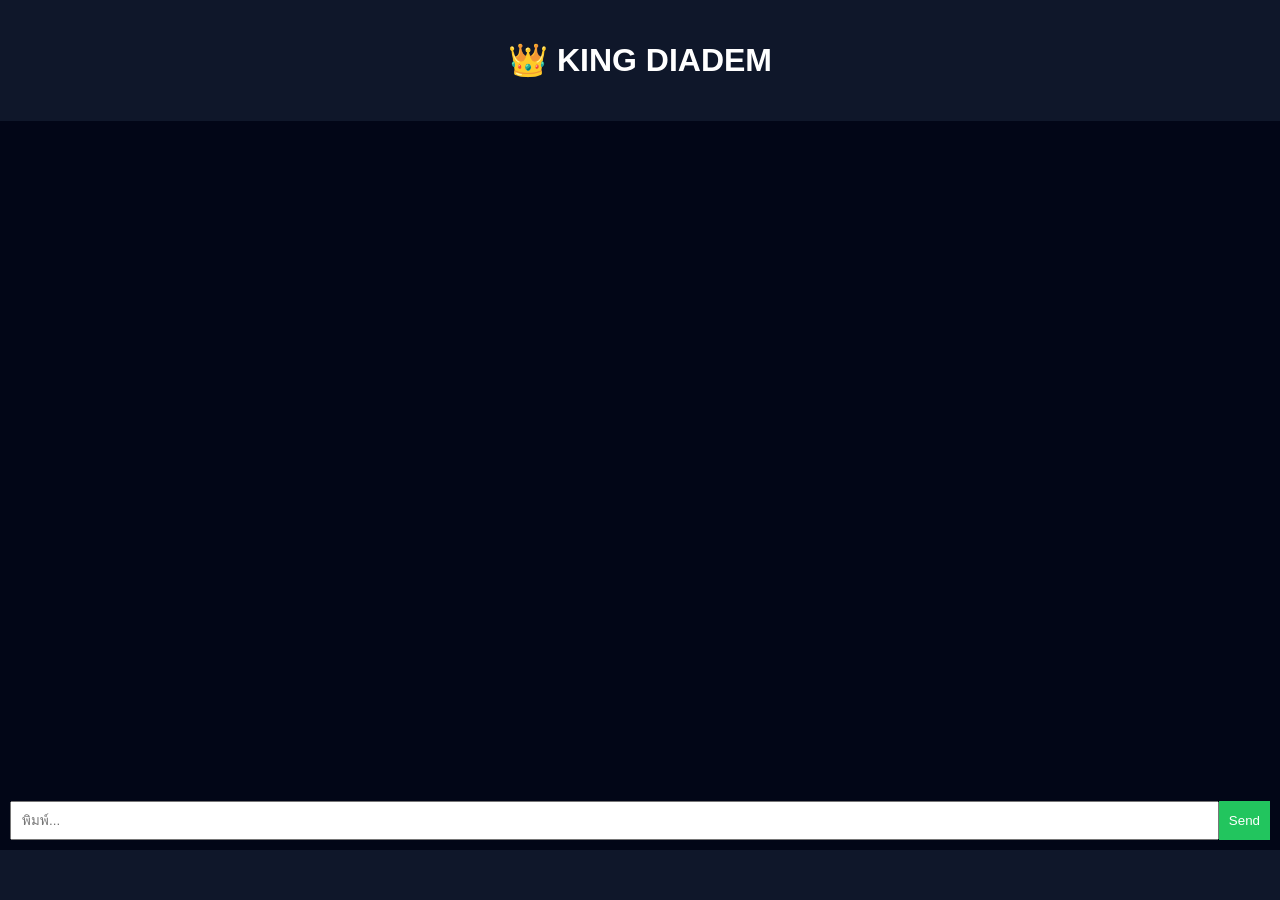
==== index.html @ d94f0a0f "Update index.html" ====
<!DOCTYPE html>
<html>
<head>
    <title>KING DIADEM</title>
    <style>
        body {
            font-family: Arial;
            background: #0f172a;
            color: white;
            margin: 0;
        }

        h1 {
            text-align: center;
            padding: 20px;
        }

        #chat {
            height: 70vh;
            overflow-y: auto;
            padding: 20px;
            background: #020617;
        }

        .msg {
            margin-bottom: 10px;
        }

        .user {
            text-align: right;
            color: #38bdf8;
        }

        .bot {
            text-align: left;
            color: #22c55e;
        }

        #inputArea {
            display: flex;
            padding: 10px;
            background: #020617;
        }

        #msg {
            flex: 1;
            padding: 10px;
        }

        button {
            padding: 10px;
            background: #22c55e;
            border: none;
            color: white;
        }
    </style>
</head>
<body>

<h1>👑 KING DIADEM</h1>

<div id="chat"></div>

<div id="inputArea">
    <input id="msg" placeholder="พิมพ์..." />
    <button onclick="send()">Send</button>
</div>

<script>
async function send() {
    const input = document.getElementById("msg")
    const chat = document.getElementById("chat")
    const msg = input.value.trim()

    if (!msg) return

    // user message
    chat.innerHTML += `<div class="msg user">🧑 ${msg}</div>`

    input.value = ""
    chat.scrollTop = chat.scrollHeight

    try {
        const res = await fetch("/decision", {
            method: "POST",
            headers: {
                "Content-Type": "application/json"
            },
            body: JSON.stringify({ message: msg })
        })

        const data = await res.json()

        // bot message
        chat.innerHTML += `<div class="msg bot">👑 ${data.reply}</div>`
        chat.scrollTop = chat.scrollHeight

    } catch (err) {
        chat.innerHTML += `<div class="msg bot">❌ ระบบมีปัญหา</div>`
    }
}
</script>

</body>
</html>
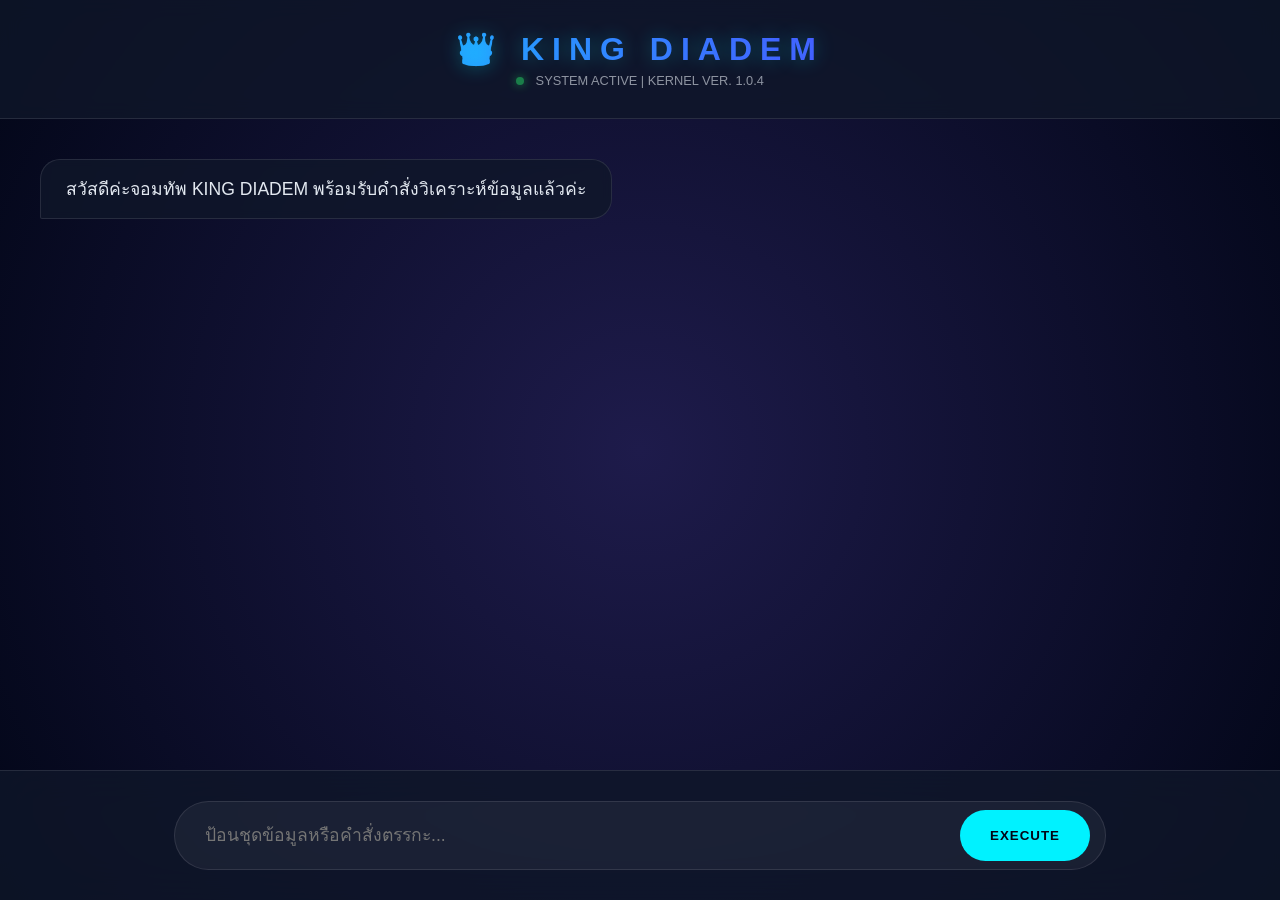
==== commit 9e4045b0: "Update index.html" ====
--- a/index.html
+++ b/index.html
@@ -1,103 +1,202 @@
 <!DOCTYPE html>
-<html>
+<html lang="th">
 <head>
-    <title>KING DIADEM</title>
+    <meta charset="UTF-8">
+    <meta name="viewport" content="width=device-width, initial-scale=1.0">
+    <title>KING DIADEM | THE SOVEREIGN AI</title>
     <style>
+        :root {
+            --primary: #00f2ff; /* Cyber Blue */
+            --secondary: #7000ff; /* Royal Purple */
+            --bg-dark: #020617;
+            --glass: rgba(15, 23, 42, 0.8);
+            --border: rgba(255, 255, 255, 0.1);
+        }
+
         body {
-            font-family: Arial;
-            background: #0f172a;
+            font-family: 'Segoe UI', Roboto, sans-serif;
+            background: radial-gradient(circle at center, #1e1b4b 0%, #020617 100%);
+            color: #e2e8f0;
+            margin: 0;
+            height: 100vh;
+            display: flex;
+            flex-direction: column;
+            overflow: hidden;
+        }
+
+        /* Background Animation Effects */
+        body::before {
+            content: "";
+            position: absolute;
+            top: 0; left: 0; width: 100%; height: 100%;
+            background: url('https://www.transparenttextures.com/patterns/carbon-fibre.png');
+            opacity: 0.1;
+            z-index: -1;
+        }
+
+        header {
+            padding: 30px;
+            text-align: center;
+            border-bottom: 1px solid var(--border);
+            background: var(--glass);
+            backdrop-filter: blur(10px);
+        }
+
+        h1 {
+            font-size: 2rem;
+            letter-spacing: 0.5rem;
+            margin: 0;
+            background: linear-gradient(to right, var(--primary), var(--secondary));
+            -webkit-background-clip: text;
+            -webkit-text-fill-color: transparent;
+            text-shadow: 0 0 20px rgba(0, 242, 255, 0.3);
+        }
+
+        #chat {
+            flex: 1;
+            padding: 40px;
+            overflow-y: auto;
+            scroll-behavior: smooth;
+            display: flex;
+            flex-direction: column;
+            gap: 20px;
+        }
+
+        /* Custom Scrollbar */
+        #chat::-webkit-scrollbar { width: 5px; }
+        #chat::-webkit-scrollbar-thumb { background: var(--primary); border-radius: 10px; }
+
+        .msg {
+            max-width: 80%;
+            padding: 15px 25px;
+            border-radius: 20px;
+            font-size: 1.1rem;
+            line-height: 1.6;
+            animation: fadeIn 0.4s cubic-bezier(0, 0, 0.2, 1);
+        }
+
+        @keyframes fadeIn { from { opacity: 0; transform: translateY(10px); } to { opacity: 1; transform: translateY(0); } }
+
+        .user {
+            align-self: flex-end;
+            background: linear-gradient(135deg, var(--secondary), #4f46e5);
             color: white;
-            margin: 0;
-        }
-
-        h1 {
-            text-align: center;
-            padding: 20px;
-        }
-
-        #chat {
-            height: 70vh;
-            overflow-y: auto;
-            padding: 20px;
-            background: #020617;
-        }
-
-        .msg {
-            margin-bottom: 10px;
-        }
-
-        .user {
-            text-align: right;
-            color: #38bdf8;
+            border-bottom-right-radius: 2px;
+            box-shadow: 0 10px 20px rgba(112, 0, 255, 0.2);
         }
 
         .bot {
-            text-align: left;
-            color: #22c55e;
-        }
-
-        #inputArea {
-            display: flex;
-            padding: 10px;
-            background: #020617;
-        }
-
-        #msg {
+            align-self: flex-start;
+            background: var(--glass);
+            border: 1px solid var(--border);
+            border-bottom-left-radius: 2px;
+            backdrop-filter: blur(5px);
+        }
+
+        #input-container {
+            padding: 30px;
+            background: var(--glass);
+            backdrop-filter: blur(20px);
+            border-top: 1px solid var(--border);
+            display: flex;
+            justify-content: center;
+        }
+
+        .input-wrapper {
+            width: 100%;
+            max-width: 900px;
+            display: flex;
+            background: rgba(255, 255, 255, 0.05);
+            border: 1px solid var(--border);
+            border-radius: 50px;
+            padding: 8px 15px;
+            transition: 0.3s;
+        }
+
+        .input-wrapper:focus-within {
+            border-color: var(--primary);
+            box-shadow: 0 0 15px rgba(0, 242, 255, 0.2);
+        }
+
+        input {
             flex: 1;
-            padding: 10px;
-        }
-
-        button {
-            padding: 10px;
-            background: #22c55e;
+            background: transparent;
             border: none;
             color: white;
+            padding: 15px;
+            font-size: 1.1rem;
+            outline: none;
+        }
+
+        button {
+            background: var(--primary);
+            color: #020617;
+            border: none;
+            padding: 0 30px;
+            border-radius: 50px;
+            font-weight: bold;
+            cursor: pointer;
+            transition: 0.3s;
+            text-transform: uppercase;
+            letter-spacing: 1px;
+        }
+
+        button:hover {
+            transform: scale(1.05);
+            box-shadow: 0 0 20px var(--primary);
+        }
+
+        .status-dot {
+            width: 8px; height: 8px; background: #22c55e;
+            border-radius: 50%; display: inline-block; margin-right: 8px;
+            box-shadow: 0 0 10px #22c55e;
         }
     </style>
 </head>
 <body>
 
-<h1>👑 KING DIADEM</h1>
-
-<div id="chat"></div>
-
-<div id="inputArea">
-    <input id="msg" placeholder="พิมพ์..." />
-    <button onclick="send()">Send</button>
+<header>
+    <h1>👑 KING DIADEM</h1>
+    <div style="font-size: 0.8rem; opacity: 0.6; margin-top: 5px;">
+        <span class="status-dot"></span> SYSTEM ACTIVE | KERNEL VER. 1.0.4
+    </div>
+</header>
+
+<div id="chat">
+    <div class="msg bot">สวัสดีค่ะจอมทัพ KING DIADEM พร้อมรับคำสั่งวิเคราะห์ข้อมูลแล้วค่ะ</div>
+</div>
+
+<div id="input-container">
+    <div class="input-wrapper">
+        <input type="text" id="msg-input" placeholder="ป้อนชุดข้อมูลหรือคำสั่งตรรกะ..." onkeypress="if(event.key==='Enter') send()">
+        <button onclick="send()">Execute</button>
+    </div>
 </div>
 
 <script>
 async function send() {
-    const input = document.getElementById("msg")
-    const chat = document.getElementById("chat")
-    const msg = input.value.trim()
-
-    if (!msg) return
-
-    // user message
-    chat.innerHTML += `<div class="msg user">🧑 ${msg}</div>`
-
-    input.value = ""
-    chat.scrollTop = chat.scrollHeight
+    const input = document.getElementById("msg-input");
+    const chat = document.getElementById("chat");
+    const msg = input.value.trim();
+
+    if (!msg) return;
+
+    chat.innerHTML += `<div class="msg user">${msg}</div>`;
+    input.value = "";
+    chat.scrollTop = chat.scrollHeight;
 
     try {
         const res = await fetch("/decision", {
             method: "POST",
-            headers: {
-                "Content-Type": "application/json"
-            },
+            headers: { "Content-Type": "application/json" },
             body: JSON.stringify({ message: msg })
-        })
-
-        const data = await res.json()
-
-        // bot message
-        chat.innerHTML += `<div class="msg bot">👑 ${data.reply}</div>`
-        chat.scrollTop = chat.scrollHeight
-
+        });
+        const data = await res.json();
+        chat.innerHTML += `<div class="msg bot"><b>RESULT:</b><br>${data.reply}</div>`;
     } catch (err) {
-        chat.innerHTML += `<div class="msg bot">❌ ระบบมีปัญหา</div>`
+        chat.innerHTML += `<div class="msg bot" style="border-color: #ef4444; color: #f87171;">⚠️ CONNECTION INTERRUPTED: ตรวจสอบความเสถียรของ Backend</div>`;
     }
+    chat.scrollTop = chat.scrollHeight;
 }
 </script>
 
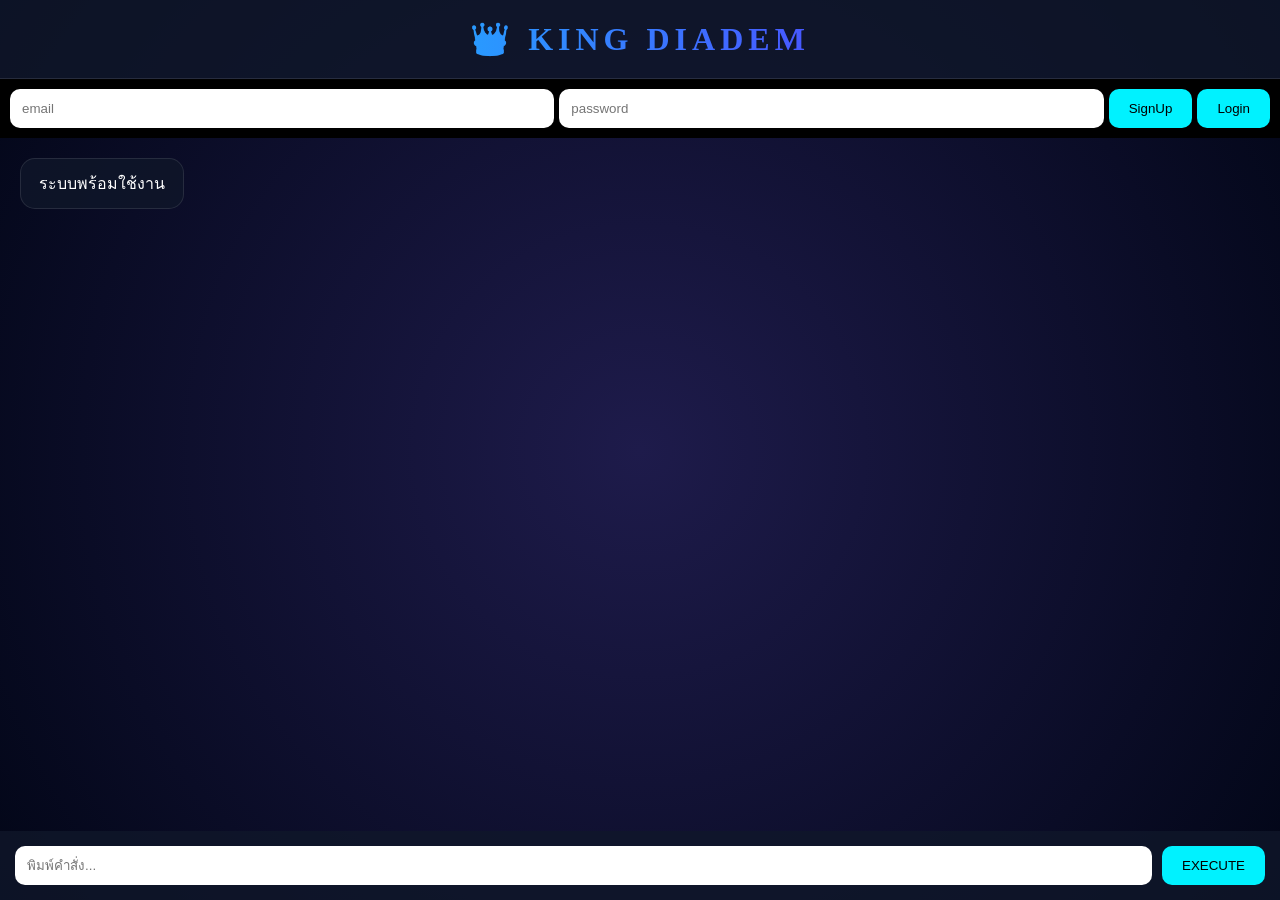
==== commit b91a6a29: "Update index.html" ====
--- a/index.html
+++ b/index.html
@@ -1,203 +1,208 @@
 <!DOCTYPE html>
 <html lang="th">
 <head>
-    <meta charset="UTF-8">
-    <meta name="viewport" content="width=device-width, initial-scale=1.0">
-    <title>KING DIADEM | THE SOVEREIGN AI</title>
-    <style>
-        :root {
-            --primary: #00f2ff; /* Cyber Blue */
-            --secondary: #7000ff; /* Royal Purple */
-            --bg-dark: #020617;
-            --glass: rgba(15, 23, 42, 0.8);
-            --border: rgba(255, 255, 255, 0.1);
-        }
-
-        body {
-            font-family: 'Segoe UI', Roboto, sans-serif;
-            background: radial-gradient(circle at center, #1e1b4b 0%, #020617 100%);
-            color: #e2e8f0;
-            margin: 0;
-            height: 100vh;
-            display: flex;
-            flex-direction: column;
-            overflow: hidden;
-        }
-
-        /* Background Animation Effects */
-        body::before {
-            content: "";
-            position: absolute;
-            top: 0; left: 0; width: 100%; height: 100%;
-            background: url('https://www.transparenttextures.com/patterns/carbon-fibre.png');
-            opacity: 0.1;
-            z-index: -1;
-        }
-
-        header {
-            padding: 30px;
-            text-align: center;
-            border-bottom: 1px solid var(--border);
-            background: var(--glass);
-            backdrop-filter: blur(10px);
-        }
-
-        h1 {
-            font-size: 2rem;
-            letter-spacing: 0.5rem;
-            margin: 0;
-            background: linear-gradient(to right, var(--primary), var(--secondary));
-            -webkit-background-clip: text;
-            -webkit-text-fill-color: transparent;
-            text-shadow: 0 0 20px rgba(0, 242, 255, 0.3);
-        }
-
-        #chat {
-            flex: 1;
-            padding: 40px;
-            overflow-y: auto;
-            scroll-behavior: smooth;
-            display: flex;
-            flex-direction: column;
-            gap: 20px;
-        }
-
-        /* Custom Scrollbar */
-        #chat::-webkit-scrollbar { width: 5px; }
-        #chat::-webkit-scrollbar-thumb { background: var(--primary); border-radius: 10px; }
-
-        .msg {
-            max-width: 80%;
-            padding: 15px 25px;
-            border-radius: 20px;
-            font-size: 1.1rem;
-            line-height: 1.6;
-            animation: fadeIn 0.4s cubic-bezier(0, 0, 0.2, 1);
-        }
-
-        @keyframes fadeIn { from { opacity: 0; transform: translateY(10px); } to { opacity: 1; transform: translateY(0); } }
-
-        .user {
-            align-self: flex-end;
-            background: linear-gradient(135deg, var(--secondary), #4f46e5);
-            color: white;
-            border-bottom-right-radius: 2px;
-            box-shadow: 0 10px 20px rgba(112, 0, 255, 0.2);
-        }
-
-        .bot {
-            align-self: flex-start;
-            background: var(--glass);
-            border: 1px solid var(--border);
-            border-bottom-left-radius: 2px;
-            backdrop-filter: blur(5px);
-        }
-
-        #input-container {
-            padding: 30px;
-            background: var(--glass);
-            backdrop-filter: blur(20px);
-            border-top: 1px solid var(--border);
-            display: flex;
-            justify-content: center;
-        }
-
-        .input-wrapper {
-            width: 100%;
-            max-width: 900px;
-            display: flex;
-            background: rgba(255, 255, 255, 0.05);
-            border: 1px solid var(--border);
-            border-radius: 50px;
-            padding: 8px 15px;
-            transition: 0.3s;
-        }
-
-        .input-wrapper:focus-within {
-            border-color: var(--primary);
-            box-shadow: 0 0 15px rgba(0, 242, 255, 0.2);
-        }
-
-        input {
-            flex: 1;
-            background: transparent;
-            border: none;
-            color: white;
-            padding: 15px;
-            font-size: 1.1rem;
-            outline: none;
-        }
-
-        button {
-            background: var(--primary);
-            color: #020617;
-            border: none;
-            padding: 0 30px;
-            border-radius: 50px;
-            font-weight: bold;
-            cursor: pointer;
-            transition: 0.3s;
-            text-transform: uppercase;
-            letter-spacing: 1px;
-        }
-
-        button:hover {
-            transform: scale(1.05);
-            box-shadow: 0 0 20px var(--primary);
-        }
-
-        .status-dot {
-            width: 8px; height: 8px; background: #22c55e;
-            border-radius: 50%; display: inline-block; margin-right: 8px;
-            box-shadow: 0 0 10px #22c55e;
-        }
-    </style>
+<meta charset="UTF-8">
+<meta name="viewport" content="width=device-width, initial-scale=1.0">
+<title>KING DIADEM</title>
+
+<style>
+:root {
+    --primary:#00f2ff;
+    --secondary:#7000ff;
+    --bg:#020617;
+    --glass:rgba(15,23,42,0.8);
+    --border:rgba(255,255,255,0.1);
+}
+
+body{
+    margin:0;
+    font-family:Segoe UI;
+    background:radial-gradient(circle,#1e1b4b,#020617);
+    color:#fff;
+    display:flex;
+    flex-direction:column;
+    height:100vh;
+}
+
+/* HEADER */
+header{
+    padding:20px;
+    text-align:center;
+    border-bottom:1px solid var(--border);
+    background:var(--glass);
+}
+h1{
+    margin:0;
+    letter-spacing:5px;
+    background:linear-gradient(to right,var(--primary),var(--secondary));
+    -webkit-background-clip:text;
+    -webkit-text-fill-color:transparent;
+}
+
+/* CHAT */
+#chat{
+    flex:1;
+    overflow-y:auto;
+    padding:20px;
+    display:flex;
+    flex-direction:column;
+    gap:15px;
+}
+
+.msg{
+    padding:12px 18px;
+    border-radius:15px;
+    max-width:75%;
+}
+
+.user{
+    align-self:flex-end;
+    background:linear-gradient(135deg,var(--secondary),#4f46e5);
+}
+
+.bot{
+    align-self:flex-start;
+    background:var(--glass);
+    border:1px solid var(--border);
+}
+
+/* INPUT */
+#input{
+    padding:15px;
+    display:flex;
+    gap:10px;
+    background:var(--glass);
+}
+
+input{
+    flex:1;
+    padding:12px;
+    border-radius:10px;
+    border:none;
+    outline:none;
+}
+
+button{
+    padding:0 20px;
+    border:none;
+    border-radius:10px;
+    background:var(--primary);
+    cursor:pointer;
+}
+
+/* LOGIN PANEL */
+#auth{
+    display:flex;
+    gap:5px;
+    padding:10px;
+    background:#000;
+}
+
+#auth input{
+    width:120px;
+}
+</style>
 </head>
+
 <body>
 
 <header>
-    <h1>👑 KING DIADEM</h1>
-    <div style="font-size: 0.8rem; opacity: 0.6; margin-top: 5px;">
-        <span class="status-dot"></span> SYSTEM ACTIVE | KERNEL VER. 1.0.4
-    </div>
+<h1>👑 KING DIADEM</h1>
 </header>
 
+<!-- LOGIN -->
+<div id="auth">
+<input id="email" placeholder="email">
+<input id="pass" placeholder="password">
+<button onclick="signup()">SignUp</button>
+<button onclick="login()">Login</button>
+</div>
+
+<!-- CHAT -->
 <div id="chat">
-    <div class="msg bot">สวัสดีค่ะจอมทัพ KING DIADEM พร้อมรับคำสั่งวิเคราะห์ข้อมูลแล้วค่ะ</div>
+<div class="msg bot">ระบบพร้อมใช้งาน</div>
 </div>
 
-<div id="input-container">
-    <div class="input-wrapper">
-        <input type="text" id="msg-input" placeholder="ป้อนชุดข้อมูลหรือคำสั่งตรรกะ..." onkeypress="if(event.key==='Enter') send()">
-        <button onclick="send()">Execute</button>
-    </div>
+<!-- INPUT -->
+<div id="input">
+<input id="msg" placeholder="พิมพ์คำสั่ง..." onkeypress="if(event.key==='Enter') send()">
+<button onclick="send()">EXECUTE</button>
 </div>
 
 <script>
-async function send() {
-    const input = document.getElementById("msg-input");
+
+/* SIGNUP */
+async function signup(){
+    const email = document.getElementById("email").value;
+    const password = document.getElementById("pass").value;
+
+    const res = await fetch("/signup",{
+        method:"POST",
+        headers:{"Content-Type":"application/json"},
+        body:JSON.stringify({email,password})
+    });
+
+    const data = await res.json();
+
+    localStorage.setItem("key",data.api_key);
+    localStorage.setItem("credits",data.credits);
+
+    alert("สมัครสำเร็จ");
+}
+
+/* LOGIN */
+async function login(){
+    const email = document.getElementById("email").value;
+    const password = document.getElementById("pass").value;
+
+    const res = await fetch("/login",{
+        method:"POST",
+        headers:{"Content-Type":"application/json"},
+        body:JSON.stringify({email,password})
+    });
+
+    const data = await res.json();
+
+    localStorage.setItem("key",data.api_key);
+    localStorage.setItem("credits",data.credits);
+
+    alert("ล็อกอินสำเร็จ");
+}
+
+/* SEND */
+async function send(){
+    const input = document.getElementById("msg");
     const chat = document.getElementById("chat");
-    const msg = input.value.trim();
-
-    if (!msg) return;
-
-    chat.innerHTML += `<div class="msg user">${msg}</div>`;
-    input.value = "";
+
+    const text = input.value.trim();
+    if(!text) return;
+
+    chat.innerHTML += `<div class="msg user">${text}</div>`;
+    input.value="";
+
+    try{
+        const res = await fetch("/decision",{
+            method:"POST",
+            headers:{
+                "Content-Type":"application/json",
+                "api_key":localStorage.getItem("key")||""
+            },
+            body:JSON.stringify({question:text})
+        });
+
+        const data = await res.json();
+
+        const reply = data.response || data.msg || "no response";
+
+        chat.innerHTML += `<div class="msg bot">${reply}</div>`;
+
+    }catch(e){
+        chat.innerHTML += `<div class="msg bot" style="color:red;">Backend error</div>`;
+    }
+
     chat.scrollTop = chat.scrollHeight;
-
-    try {
-        const res = await fetch("/decision", {
-            method: "POST",
-            headers: { "Content-Type": "application/json" },
-            body: JSON.stringify({ message: msg })
-        });
-        const data = await res.json();
-        chat.innerHTML += `<div class="msg bot"><b>RESULT:</b><br>${data.reply}</div>`;
-    } catch (err) {
-        chat.innerHTML += `<div class="msg bot" style="border-color: #ef4444; color: #f87171;">⚠️ CONNECTION INTERRUPTED: ตรวจสอบความเสถียรของ Backend</div>`;
-    }
-    chat.scrollTop = chat.scrollHeight;
-}
+}
+
 </script>
 
 </body>
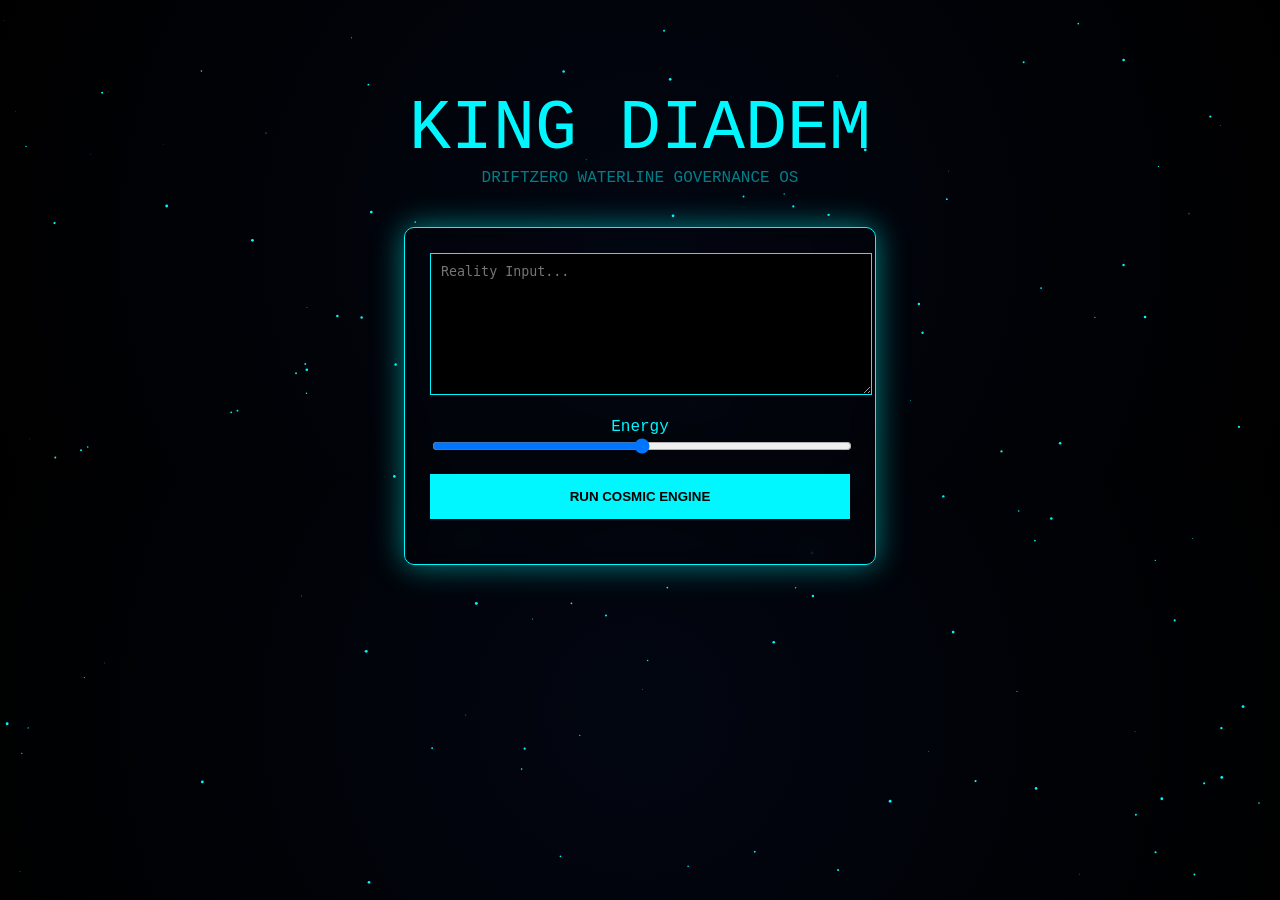
==== commit df506a87: "Update index.html" ====
--- a/index.html
+++ b/index.html
@@ -1,206 +1,202 @@
 <!DOCTYPE html>
-<html lang="th">
+<html lang="en">
 <head>
 <meta charset="UTF-8">
 <meta name="viewport" content="width=device-width, initial-scale=1.0">
-<title>KING DIADEM</title>
+
+<title>KING DIADEM™</title>
 
 <style>
-:root {
-    --primary:#00f2ff;
-    --secondary:#7000ff;
-    --bg:#020617;
-    --glass:rgba(15,23,42,0.8);
-    --border:rgba(255,255,255,0.1);
-}
-
-body{
-    margin:0;
-    font-family:Segoe UI;
-    background:radial-gradient(circle,#1e1b4b,#020617);
-    color:#fff;
-    display:flex;
-    flex-direction:column;
-    height:100vh;
-}
-
-/* HEADER */
-header{
-    padding:20px;
-    text-align:center;
-    border-bottom:1px solid var(--border);
-    background:var(--glass);
-}
-h1{
-    margin:0;
-    letter-spacing:5px;
-    background:linear-gradient(to right,var(--primary),var(--secondary));
-    -webkit-background-clip:text;
-    -webkit-text-fill-color:transparent;
-}
-
-/* CHAT */
-#chat{
-    flex:1;
-    overflow-y:auto;
-    padding:20px;
-    display:flex;
-    flex-direction:column;
-    gap:15px;
-}
-
-.msg{
-    padding:12px 18px;
-    border-radius:15px;
-    max-width:75%;
-}
-
-.user{
-    align-self:flex-end;
-    background:linear-gradient(135deg,var(--secondary),#4f46e5);
-}
-
-.bot{
-    align-self:flex-start;
-    background:var(--glass);
-    border:1px solid var(--border);
-}
-
-/* INPUT */
-#input{
-    padding:15px;
-    display:flex;
-    gap:10px;
-    background:var(--glass);
-}
-
-input{
-    flex:1;
-    padding:12px;
-    border-radius:10px;
-    border:none;
-    outline:none;
-}
-
-button{
-    padding:0 20px;
-    border:none;
-    border-radius:10px;
-    background:var(--primary);
-    cursor:pointer;
-}
-
-/* LOGIN PANEL */
-#auth{
-    display:flex;
-    gap:5px;
-    padding:10px;
-    background:#000;
-}
-
-#auth input{
-    width:120px;
-}
+
+/* 🌌 Background */
+body {
+    margin: 0;
+    background: radial-gradient(circle at center, #020611, #000000);
+    color: #00f7ff;
+    font-family: 'Courier New', monospace;
+    overflow: hidden;
+}
+
+/* ✨ Glow */
+@keyframes glow {
+    0% { text-shadow: 0 0 10px #00f7ff; }
+    50% { text-shadow: 0 0 40px #00f7ff; }
+    100% { text-shadow: 0 0 10px #00f7ff; }
+}
+
+canvas {
+    position: fixed;
+    top: 0;
+    left: 0;
+    z-index: 0;
+}
+
+.container {
+    position: relative;
+    z-index: 1;
+    text-align: center;
+    top: 10vh;
+}
+
+.title {
+    font-size: 70px;
+    animation: glow 3s infinite;
+}
+
+.subtitle {
+    opacity: 0.5;
+    margin-bottom: 40px;
+}
+
+.card {
+    margin: auto;
+    width: 420px;
+    padding: 25px;
+    border: 1px solid #00f7ff;
+    border-radius: 10px;
+    box-shadow: 0 0 30px rgba(0,255,255,0.5);
+    backdrop-filter: blur(10px);
+}
+
+textarea {
+    width: 100%;
+    height: 120px;
+    background: black;
+    color: #00f7ff;
+    border: 1px solid #00f7ff;
+    padding: 10px;
+}
+
+input[type=range] {
+    width: 100%;
+}
+
+button {
+    margin-top: 15px;
+    padding: 15px;
+    width: 100%;
+    background: #00f7ff;
+    color: black;
+    border: none;
+    cursor: pointer;
+    font-weight: bold;
+    transition: 0.3s;
+}
+
+button:hover {
+    box-shadow: 0 0 20px #00f7ff;
+}
+
+.output {
+    margin-top: 20px;
+    text-align: left;
+    font-size: 13px;
+    white-space: pre-wrap;
+    max-height: 200px;
+    overflow-y: auto;
+}
+
 </style>
 </head>
 
 <body>
 
-<header>
-<h1>👑 KING DIADEM</h1>
-</header>
-
-<!-- LOGIN -->
-<div id="auth">
-<input id="email" placeholder="email">
-<input id="pass" placeholder="password">
-<button onclick="signup()">SignUp</button>
-<button onclick="login()">Login</button>
+<canvas id="stars"></canvas>
+
+<div class="container">
+
+    <div class="title">KING DIADEM</div>
+    <div class="subtitle">DRIFTZERO WATERLINE GOVERNANCE OS</div>
+
+    <div class="card">
+
+        <textarea id="inputBox" placeholder="Reality Input..."></textarea>
+
+        <br><br>
+
+        Energy
+        <input type="range" id="energy" min="0" max="100" value="50">
+
+        <button onclick="runEngine()">RUN COSMIC ENGINE</button>
+
+        <div class="output" id="output"></div>
+
+    </div>
+
 </div>
 
-<!-- CHAT -->
-<div id="chat">
-<div class="msg bot">ระบบพร้อมใช้งาน</div>
-</div>
-
-<!-- INPUT -->
-<div id="input">
-<input id="msg" placeholder="พิมพ์คำสั่ง..." onkeypress="if(event.key==='Enter') send()">
-<button onclick="send()">EXECUTE</button>
-</div>
-
 <script>
 
-/* SIGNUP */
-async function signup(){
-    const email = document.getElementById("email").value;
-    const password = document.getElementById("pass").value;
-
-    const res = await fetch("/signup",{
-        method:"POST",
-        headers:{"Content-Type":"application/json"},
-        body:JSON.stringify({email,password})
+/* 🌠 Stars */
+const canvas = document.getElementById("stars");
+const ctx = canvas.getContext("2d");
+
+canvas.width = window.innerWidth;
+canvas.height = window.innerHeight;
+
+let stars = [];
+
+for (let i = 0; i < 150; i++) {
+    stars.push({
+        x: Math.random() * canvas.width,
+        y: Math.random() * canvas.height,
+        r: Math.random() * 1.5
     });
-
-    const data = await res.json();
-
-    localStorage.setItem("key",data.api_key);
-    localStorage.setItem("credits",data.credits);
-
-    alert("สมัครสำเร็จ");
-}
-
-/* LOGIN */
-async function login(){
-    const email = document.getElementById("email").value;
-    const password = document.getElementById("pass").value;
-
-    const res = await fetch("/login",{
-        method:"POST",
-        headers:{"Content-Type":"application/json"},
-        body:JSON.stringify({email,password})
+}
+
+function drawStars() {
+    ctx.clearRect(0,0,canvas.width,canvas.height);
+    ctx.fillStyle = "#00f7ff";
+
+    stars.forEach(s => {
+        ctx.beginPath();
+        ctx.arc(s.x, s.y, s.r, 0, Math.PI*2);
+        ctx.fill();
     });
 
-    const data = await res.json();
-
-    localStorage.setItem("key",data.api_key);
-    localStorage.setItem("credits",data.credits);
-
-    alert("ล็อกอินสำเร็จ");
-}
-
-/* SEND */
-async function send(){
-    const input = document.getElementById("msg");
-    const chat = document.getElementById("chat");
-
-    const text = input.value.trim();
-    if(!text) return;
-
-    chat.innerHTML += `<div class="msg user">${text}</div>`;
-    input.value="";
-
-    try{
-        const res = await fetch("/decision",{
-            method:"POST",
-            headers:{
-                "Content-Type":"application/json",
-                "api_key":localStorage.getItem("key")||""
-            },
-            body:JSON.stringify({question:text})
+    requestAnimationFrame(drawStars);
+}
+
+drawStars();
+
+/* 🚀 REAL ENGINE */
+async function runEngine() {
+
+    const input = document.getElementById("inputBox").value;
+    const energy = document.getElementById("energy").value;
+    const out = document.getElementById("output");
+
+    out.innerText = "⏳ Connecting to core system...";
+
+    try {
+
+        const res = await fetch("/ask", {
+            method: "POST",
+            headers: {"Content-Type":"application/json"},
+            body: JSON.stringify({input, energy})
         });
 
         const data = await res.json();
 
-        const reply = data.response || data.msg || "no response";
-
-        chat.innerHTML += `<div class="msg bot">${reply}</div>`;
-
-    }catch(e){
-        chat.innerHTML += `<div class="msg bot" style="color:red;">Backend error</div>`;
+        out.innerText =
+`[REALITY SIGNAL]
+Input: ${input}
+
+[STATE]
+Energy: ${energy}
+
+[DECISION]
+${data.decision}
+
+[SURVIVAL]
+${data.survival}
+
+[RISK]
+${data.risk}`;
+
+    } catch (err) {
+        out.innerText = "❌ SYSTEM OFFLINE (backend not running)";
     }
-
-    chat.scrollTop = chat.scrollHeight;
 }
 
 </script>
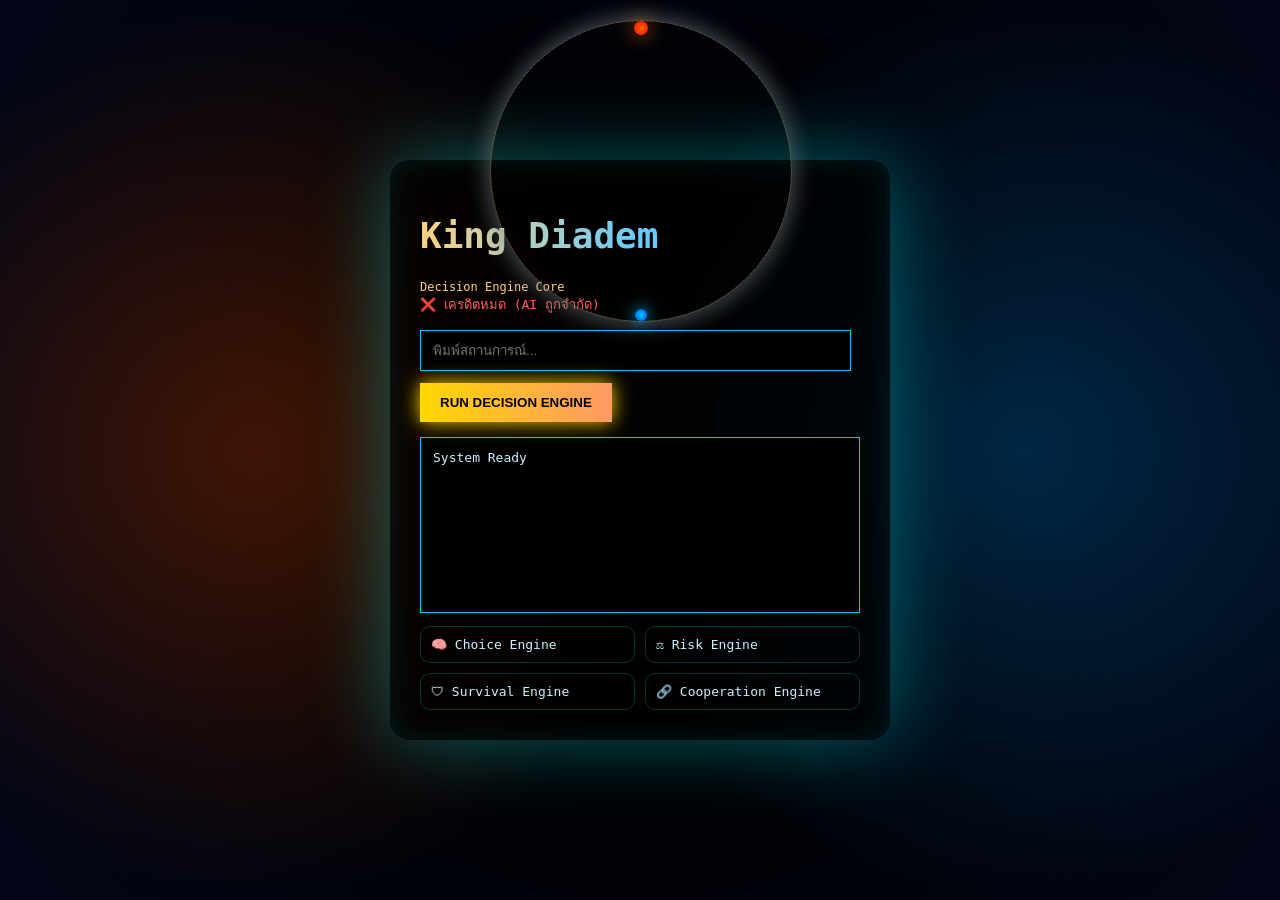
==== commit 81136724: "Update index.html" ====
--- a/index.html
+++ b/index.html
@@ -1,99 +1,192 @@
 <!DOCTYPE html>
-<html lang="en">
+<html>
 <head>
-<meta charset="UTF-8">
-<meta name="viewport" content="width=device-width, initial-scale=1.0">
-
-<title>KING DIADEM™</title>
+<meta name="viewport" content="width=device-width, initial-scale=1">
+<title>KING DIADEM</title>
 
 <style>
 
-/* 🌌 Background */
-body {
+/* 🌌 GLOBAL */
+html, body {
     margin: 0;
-    background: radial-gradient(circle at center, #020611, #000000);
-    color: #00f7ff;
-    font-family: 'Courier New', monospace;
+    padding: 0;
     overflow: hidden;
-}
-
-/* ✨ Glow */
-@keyframes glow {
-    0% { text-shadow: 0 0 10px #00f7ff; }
-    50% { text-shadow: 0 0 40px #00f7ff; }
-    100% { text-shadow: 0 0 10px #00f7ff; }
-}
-
-canvas {
+
+    background:
+        radial-gradient(circle at 20% 50%, rgba(255,80,0,0.25), transparent 40%),
+        radial-gradient(circle at 80% 50%, rgba(0,150,255,0.25), transparent 40%),
+        radial-gradient(circle at center, #000000 30%, #020617 100%);
+
+    font-family: monospace; /* 👈 กลับเป็นของพี่ */
+    color: #cdefff;
+}
+
+/* ⭐ STARS */
+#stars {
     position: fixed;
+    width: 100%;
+    height: 100%;
+    z-index: -2;
+}
+
+/* 🌫 LIGHT */
+body::before {
+    content: "";
+    position: fixed;
+    width: 100%;
+    height: 100%;
+    background: radial-gradient(circle at center, rgba(0,255,255,0.05), transparent);
+    z-index: -1;
+}
+
+/* 🌍 ORBIT */
+.orbit-system {
+    position: absolute;
+    top: -140px;
+    left: 50%;
+    transform: translateX(-50%);
+    width: 300px;
+    height: 300px;
+}
+
+.ring {
+    position: absolute;
+    width: 100%;
+    height: 100%;
+    border-radius: 50%;
+}
+
+.ring1 {
+    border: 1px solid rgba(255,120,0,0.4);
+    box-shadow: 0 0 25px rgba(255,120,0,0.4);
+    animation: spin 18s linear infinite;
+}
+
+.ring2 {
+    border: 1px dashed rgba(0,150,255,0.4);
+    box-shadow: 0 0 25px rgba(0,150,255,0.4);
+    animation: spinReverse 25s linear infinite;
+}
+
+.sun {
+    width: 14px;
+    height: 14px;
+    background: radial-gradient(circle, #ff6a00, #ff0000);
+    box-shadow: 0 0 20px #ff6a00;
+    position: absolute;
     top: 0;
-    left: 0;
-    z-index: 0;
-}
-
+    left: 50%;
+    transform: translateX(-50%);
+    border-radius: 50%;
+}
+
+.planet {
+    width: 12px;
+    height: 12px;
+    background: radial-gradient(circle, #00ccff, #0044ff);
+    box-shadow: 0 0 15px #00ccff;
+    position: absolute;
+    bottom: 0;
+    left: 50%;
+    transform: translateX(-50%);
+    border-radius: 50%;
+}
+
+@keyframes spin {
+    from { transform: rotate(0deg); }
+    to { transform: rotate(360deg); }
+}
+
+@keyframes spinReverse {
+    from { transform: rotate(360deg); }
+    to { transform: rotate(0deg); }
+}
+
+/* CENTER */
 .container {
+    display: flex;
+    justify-content: center;
+    align-items: center;
+    height: 100vh;
+}
+
+/* 💎 CARD */
+.card {
+    width: 440px;
+    padding: 30px;
+    border-radius: 20px;
+
+    background: rgba(0,0,0,0.75);
+
+    box-shadow:
+        0 0 80px rgba(0,255,255,0.35),
+        inset 0 0 30px rgba(0,255,255,0.1);
+
+    backdrop-filter: blur(15px);
     position: relative;
-    z-index: 1;
-    text-align: center;
-    top: 10vh;
-}
-
-.title {
-    font-size: 70px;
-    animation: glow 3s infinite;
-}
-
-.subtitle {
-    opacity: 0.5;
-    margin-bottom: 40px;
-}
-
-.card {
-    margin: auto;
-    width: 420px;
-    padding: 25px;
-    border: 1px solid #00f7ff;
+}
+
+/* 👑 TITLE */
+h1 {
+    font-size: 36px;
+    background: linear-gradient(90deg,#ffd27f,#66ccff,#9999ff);
+    -webkit-background-clip: text;
+    -webkit-text-fill-color: transparent;
+}
+
+/* SUB */
+.sub {
+    font-size: 12px;
+    color: #ffd27f;
+}
+
+/* STATUS */
+.status {
+    color: #ff5e5e;
+    margin-bottom: 15px;
+}
+
+/* INPUT */
+input {
+    width: 92%;
+    padding: 12px;
+    background: rgba(0,0,0,0.9);
+    border: 1px solid #00ccff;
+    color: #cdefff;
+}
+
+/* BUTTON */
+button {
+    margin-top: 12px;
+    padding: 12px 20px;
+    background: linear-gradient(90deg,#ffd700,#ff9966);
+    border: none;
+    font-weight: bold;
+    cursor: pointer;
+    box-shadow: 0 0 20px #ffd700;
+}
+
+/* OUTPUT */
+pre {
+    margin-top: 15px;
+    text-align: left;
+    background: black;
+    padding: 12px;
+    border: 1px solid #00ccff;
+    height: 150px;
+}
+
+/* GRID */
+.grid {
+    display: grid;
+    grid-template-columns: 1fr 1fr;
+    gap: 10px;
+}
+
+.box {
+    padding: 10px;
+    border: 1px solid rgba(0,255,255,0.2);
     border-radius: 10px;
-    box-shadow: 0 0 30px rgba(0,255,255,0.5);
-    backdrop-filter: blur(10px);
-}
-
-textarea {
-    width: 100%;
-    height: 120px;
-    background: black;
-    color: #00f7ff;
-    border: 1px solid #00f7ff;
-    padding: 10px;
-}
-
-input[type=range] {
-    width: 100%;
-}
-
-button {
-    margin-top: 15px;
-    padding: 15px;
-    width: 100%;
-    background: #00f7ff;
-    color: black;
-    border: none;
-    cursor: pointer;
-    font-weight: bold;
-    transition: 0.3s;
-}
-
-button:hover {
-    box-shadow: 0 0 20px #00f7ff;
-}
-
-.output {
-    margin-top: 20px;
-    text-align: left;
-    font-size: 13px;
-    white-space: pre-wrap;
-    max-height: 200px;
-    overflow-y: auto;
 }
 
 </style>
@@ -104,99 +197,104 @@
 <canvas id="stars"></canvas>
 
 <div class="container">
-
-    <div class="title">KING DIADEM</div>
-    <div class="subtitle">DRIFTZERO WATERLINE GOVERNANCE OS</div>
-
-    <div class="card">
-
-        <textarea id="inputBox" placeholder="Reality Input..."></textarea>
-
-        <br><br>
-
-        Energy
-        <input type="range" id="energy" min="0" max="100" value="50">
-
-        <button onclick="runEngine()">RUN COSMIC ENGINE</button>
-
-        <div class="output" id="output"></div>
-
-    </div>
-
+<div class="card">
+
+<div class="orbit-system">
+    <div class="ring ring1"><div class="sun"></div></div>
+    <div class="ring ring2"><div class="planet"></div></div>
 </div>
 
+<h1>King Diadem</h1>
+<div class="sub">Decision Engine Core</div>
+<div class="status">❌ เครดิตหมด (AI ถูกจำกัด)</div>
+
+<input id="input" placeholder="พิมพ์สถานการณ์...">
+<br>
+<button onclick="run()">RUN DECISION ENGINE</button>
+
+<pre id="output">System Ready</pre>
+
+<div class="grid">
+    <div class="box">🧠 Choice Engine</div>
+    <div class="box">⚖️ Risk Engine</div>
+    <div class="box">🛡 Survival Engine</div>
+    <div class="box">🔗 Cooperation Engine</div>
+</div>
+
+</div>
+</div>
+
 <script>
 
-/* 🌠 Stars */
+/* 🌌 STAR ENGINE (มีชีวิต) */
 const canvas = document.getElementById("stars");
 const ctx = canvas.getContext("2d");
 
-canvas.width = window.innerWidth;
-canvas.height = window.innerHeight;
+function resize(){
+    canvas.width = window.innerWidth;
+    canvas.height = window.innerHeight;
+}
+resize();
+window.addEventListener("resize", resize);
 
 let stars = [];
 
-for (let i = 0; i < 150; i++) {
+for (let i = 0; i < 260; i++) {
     stars.push({
         x: Math.random() * canvas.width,
         y: Math.random() * canvas.height,
-        r: Math.random() * 1.5
+        size: Math.random() * 2,
+        speed: Math.random() * 0.2 + 0.05,
+        alpha: Math.random(),
+        flicker: Math.random() * 0.03,
+        drift: (Math.random() - 0.5) * 0.3
     });
 }
 
-function drawStars() {
+function drawStars(){
     ctx.clearRect(0,0,canvas.width,canvas.height);
-    ctx.fillStyle = "#00f7ff";
-
-    stars.forEach(s => {
+
+    for(let s of stars){
+
+        s.alpha += s.flicker;
+        if(s.alpha > 1 || s.alpha < 0) s.flicker *= -1;
+
+        s.y += s.speed;
+        s.x += s.drift;
+
+        if(s.y > canvas.height) s.y = 0;
+        if(s.x > canvas.width) s.x = 0;
+        if(s.x < 0) s.x = canvas.width;
+
+        const colors = ["255,255,255","0,200,255","255,120,0"];
+        const c = colors[Math.floor(Math.random()*colors.length)];
+
         ctx.beginPath();
-        ctx.arc(s.x, s.y, s.r, 0, Math.PI*2);
+        ctx.arc(s.x,s.y,s.size,0,Math.PI*2);
+        ctx.fillStyle = `rgba(${c},${s.alpha})`;
         ctx.fill();
+    }
+
+    requestAnimationFrame(drawStars);
+}
+
+drawStars();
+
+/* ENGINE */
+async function run(){
+    const text = document.getElementById("input").value;
+    document.getElementById("output").innerText = "Running...";
+
+    const res = await fetch("/run",{
+        method:"POST",
+        headers:{"Content-Type":"application/json"},
+        body: JSON.stringify({input:text})
     });
 
-    requestAnimationFrame(drawStars);
-}
-
-drawStars();
-
-/* 🚀 REAL ENGINE */
-async function runEngine() {
-
-    const input = document.getElementById("inputBox").value;
-    const energy = document.getElementById("energy").value;
-    const out = document.getElementById("output");
-
-    out.innerText = "⏳ Connecting to core system...";
-
-    try {
-
-        const res = await fetch("/ask", {
-            method: "POST",
-            headers: {"Content-Type":"application/json"},
-            body: JSON.stringify({input, energy})
-        });
-
-        const data = await res.json();
-
-        out.innerText =
-`[REALITY SIGNAL]
-Input: ${input}
-
-[STATE]
-Energy: ${energy}
-
-[DECISION]
-${data.decision}
-
-[SURVIVAL]
-${data.survival}
-
-[RISK]
-${data.risk}`;
-
-    } catch (err) {
-        out.innerText = "❌ SYSTEM OFFLINE (backend not running)";
-    }
+    const data = await res.json();
+
+    document.getElementById("output").innerText =
+        JSON.stringify(data,null,2);
 }
 
 </script>
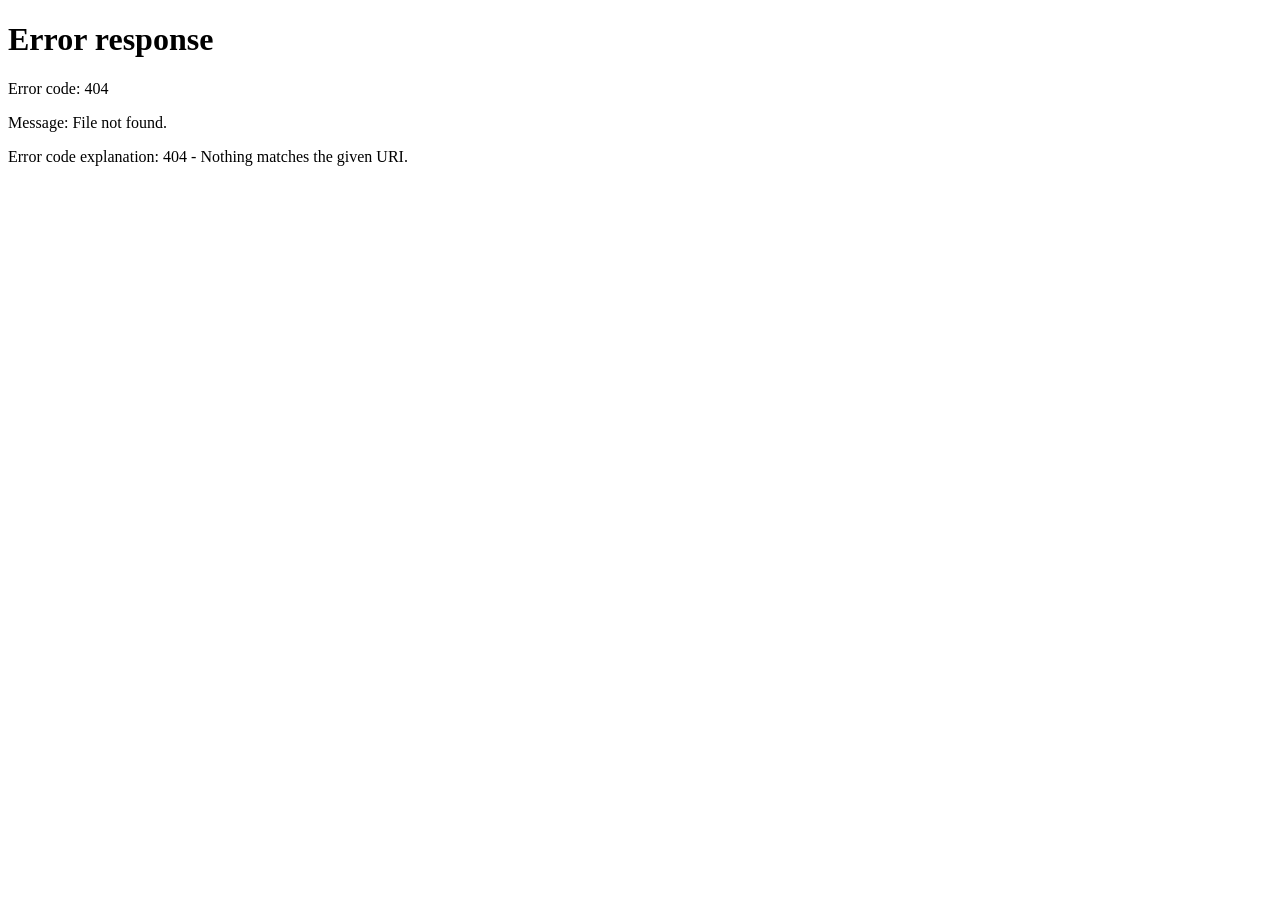
==== commit 0f15c96f: "FIX: Correct GitHub Pages redirect path" ====
--- a/index.html
+++ b/index.html
@@ -1,303 +1,30 @@
 <!DOCTYPE html>
-<html>
+<html lang="en">
 <head>
-<meta name="viewport" content="width=device-width, initial-scale=1">
-<title>KING DIADEM</title>
-
-<style>
-
-/* 🌌 GLOBAL */
-html, body {
-    margin: 0;
-    padding: 0;
-    overflow: hidden;
-
-    background:
-        radial-gradient(circle at 20% 50%, rgba(255,80,0,0.25), transparent 40%),
-        radial-gradient(circle at 80% 50%, rgba(0,150,255,0.25), transparent 40%),
-        radial-gradient(circle at center, #000000 30%, #020617 100%);
-
-    font-family: monospace; /* 👈 กลับเป็นของพี่ */
-    color: #cdefff;
-}
-
-/* ⭐ STARS */
-#stars {
-    position: fixed;
-    width: 100%;
-    height: 100%;
-    z-index: -2;
-}
-
-/* 🌫 LIGHT */
-body::before {
-    content: "";
-    position: fixed;
-    width: 100%;
-    height: 100%;
-    background: radial-gradient(circle at center, rgba(0,255,255,0.05), transparent);
-    z-index: -1;
-}
-
-/* 🌍 ORBIT */
-.orbit-system {
-    position: absolute;
-    top: -140px;
-    left: 50%;
-    transform: translateX(-50%);
-    width: 300px;
-    height: 300px;
-}
-
-.ring {
-    position: absolute;
-    width: 100%;
-    height: 100%;
-    border-radius: 50%;
-}
-
-.ring1 {
-    border: 1px solid rgba(255,120,0,0.4);
-    box-shadow: 0 0 25px rgba(255,120,0,0.4);
-    animation: spin 18s linear infinite;
-}
-
-.ring2 {
-    border: 1px dashed rgba(0,150,255,0.4);
-    box-shadow: 0 0 25px rgba(0,150,255,0.4);
-    animation: spinReverse 25s linear infinite;
-}
-
-.sun {
-    width: 14px;
-    height: 14px;
-    background: radial-gradient(circle, #ff6a00, #ff0000);
-    box-shadow: 0 0 20px #ff6a00;
-    position: absolute;
-    top: 0;
-    left: 50%;
-    transform: translateX(-50%);
-    border-radius: 50%;
-}
-
-.planet {
-    width: 12px;
-    height: 12px;
-    background: radial-gradient(circle, #00ccff, #0044ff);
-    box-shadow: 0 0 15px #00ccff;
-    position: absolute;
-    bottom: 0;
-    left: 50%;
-    transform: translateX(-50%);
-    border-radius: 50%;
-}
-
-@keyframes spin {
-    from { transform: rotate(0deg); }
-    to { transform: rotate(360deg); }
-}
-
-@keyframes spinReverse {
-    from { transform: rotate(360deg); }
-    to { transform: rotate(0deg); }
-}
-
-/* CENTER */
-.container {
-    display: flex;
-    justify-content: center;
-    align-items: center;
-    height: 100vh;
-}
-
-/* 💎 CARD */
-.card {
-    width: 440px;
-    padding: 30px;
-    border-radius: 20px;
-
-    background: rgba(0,0,0,0.75);
-
-    box-shadow:
-        0 0 80px rgba(0,255,255,0.35),
-        inset 0 0 30px rgba(0,255,255,0.1);
-
-    backdrop-filter: blur(15px);
-    position: relative;
-}
-
-/* 👑 TITLE */
-h1 {
-    font-size: 36px;
-    background: linear-gradient(90deg,#ffd27f,#66ccff,#9999ff);
-    -webkit-background-clip: text;
-    -webkit-text-fill-color: transparent;
-}
-
-/* SUB */
-.sub {
-    font-size: 12px;
-    color: #ffd27f;
-}
-
-/* STATUS */
-.status {
-    color: #ff5e5e;
-    margin-bottom: 15px;
-}
-
-/* INPUT */
-input {
-    width: 92%;
-    padding: 12px;
-    background: rgba(0,0,0,0.9);
-    border: 1px solid #00ccff;
-    color: #cdefff;
-}
-
-/* BUTTON */
-button {
-    margin-top: 12px;
-    padding: 12px 20px;
-    background: linear-gradient(90deg,#ffd700,#ff9966);
-    border: none;
-    font-weight: bold;
-    cursor: pointer;
-    box-shadow: 0 0 20px #ffd700;
-}
-
-/* OUTPUT */
-pre {
-    margin-top: 15px;
-    text-align: left;
-    background: black;
-    padding: 12px;
-    border: 1px solid #00ccff;
-    height: 150px;
-}
-
-/* GRID */
-.grid {
-    display: grid;
-    grid-template-columns: 1fr 1fr;
-    gap: 10px;
-}
-
-.box {
-    padding: 10px;
-    border: 1px solid rgba(0,255,255,0.2);
-    border-radius: 10px;
-}
-
-</style>
+  <meta charset="UTF-8">
+  <meta name="viewport" content="width=device-width, initial-scale=1.0">
+  <meta http-equiv="refresh" content="0;url=/King-Diadem/static/index.html">
+  <title>KING DIADEM</title>
+  <style>
+    body {
+      margin: 0;
+      min-height: 100vh;
+      display: flex;
+      align-items: center;
+      justify-content: center;
+      background: #000;
+      color: #0ff;
+      font-family: monospace;
+    }
+    a { color: #0ff; }
+    .box { text-align: center; max-width: 520px; padding: 24px; border: 1px solid rgba(0,255,255,0.35); border-radius: 16px; }
+  </style>
 </head>
-
 <body>
-
-<canvas id="stars"></canvas>
-
-<div class="container">
-<div class="card">
-
-<div class="orbit-system">
-    <div class="ring ring1"><div class="sun"></div></div>
-    <div class="ring ring2"><div class="planet"></div></div>
-</div>
-
-<h1>King Diadem</h1>
-<div class="sub">Decision Engine Core</div>
-<div class="status">❌ เครดิตหมด (AI ถูกจำกัด)</div>
-
-<input id="input" placeholder="พิมพ์สถานการณ์...">
-<br>
-<button onclick="run()">RUN DECISION ENGINE</button>
-
-<pre id="output">System Ready</pre>
-
-<div class="grid">
-    <div class="box">🧠 Choice Engine</div>
-    <div class="box">⚖️ Risk Engine</div>
-    <div class="box">🛡 Survival Engine</div>
-    <div class="box">🔗 Cooperation Engine</div>
-</div>
-
-</div>
-</div>
-
-<script>
-
-/* 🌌 STAR ENGINE (มีชีวิต) */
-const canvas = document.getElementById("stars");
-const ctx = canvas.getContext("2d");
-
-function resize(){
-    canvas.width = window.innerWidth;
-    canvas.height = window.innerHeight;
-}
-resize();
-window.addEventListener("resize", resize);
-
-let stars = [];
-
-for (let i = 0; i < 260; i++) {
-    stars.push({
-        x: Math.random() * canvas.width,
-        y: Math.random() * canvas.height,
-        size: Math.random() * 2,
-        speed: Math.random() * 0.2 + 0.05,
-        alpha: Math.random(),
-        flicker: Math.random() * 0.03,
-        drift: (Math.random() - 0.5) * 0.3
-    });
-}
-
-function drawStars(){
-    ctx.clearRect(0,0,canvas.width,canvas.height);
-
-    for(let s of stars){
-
-        s.alpha += s.flicker;
-        if(s.alpha > 1 || s.alpha < 0) s.flicker *= -1;
-
-        s.y += s.speed;
-        s.x += s.drift;
-
-        if(s.y > canvas.height) s.y = 0;
-        if(s.x > canvas.width) s.x = 0;
-        if(s.x < 0) s.x = canvas.width;
-
-        const colors = ["255,255,255","0,200,255","255,120,0"];
-        const c = colors[Math.floor(Math.random()*colors.length)];
-
-        ctx.beginPath();
-        ctx.arc(s.x,s.y,s.size,0,Math.PI*2);
-        ctx.fillStyle = `rgba(${c},${s.alpha})`;
-        ctx.fill();
-    }
-
-    requestAnimationFrame(drawStars);
-}
-
-drawStars();
-
-/* ENGINE */
-async function run(){
-    const text = document.getElementById("input").value;
-    document.getElementById("output").innerText = "Running...";
-
-    const res = await fetch("/run",{
-        method:"POST",
-        headers:{"Content-Type":"application/json"},
-        body: JSON.stringify({input:text})
-    });
-
-    const data = await res.json();
-
-    document.getElementById("output").innerText =
-        JSON.stringify(data,null,2);
-}
-
-</script>
-
+  <div class="box">
+    <h1>KING DIADEM</h1>
+    <p>กำลังพาไปยังแอปหลัก...</p>
+    <p><a href="/static/index.html">คลิกที่นี่ถ้าไม่รีไดเร็กต์อัตโนมัติ</a></p>
+  </div>
 </body>
 </html>
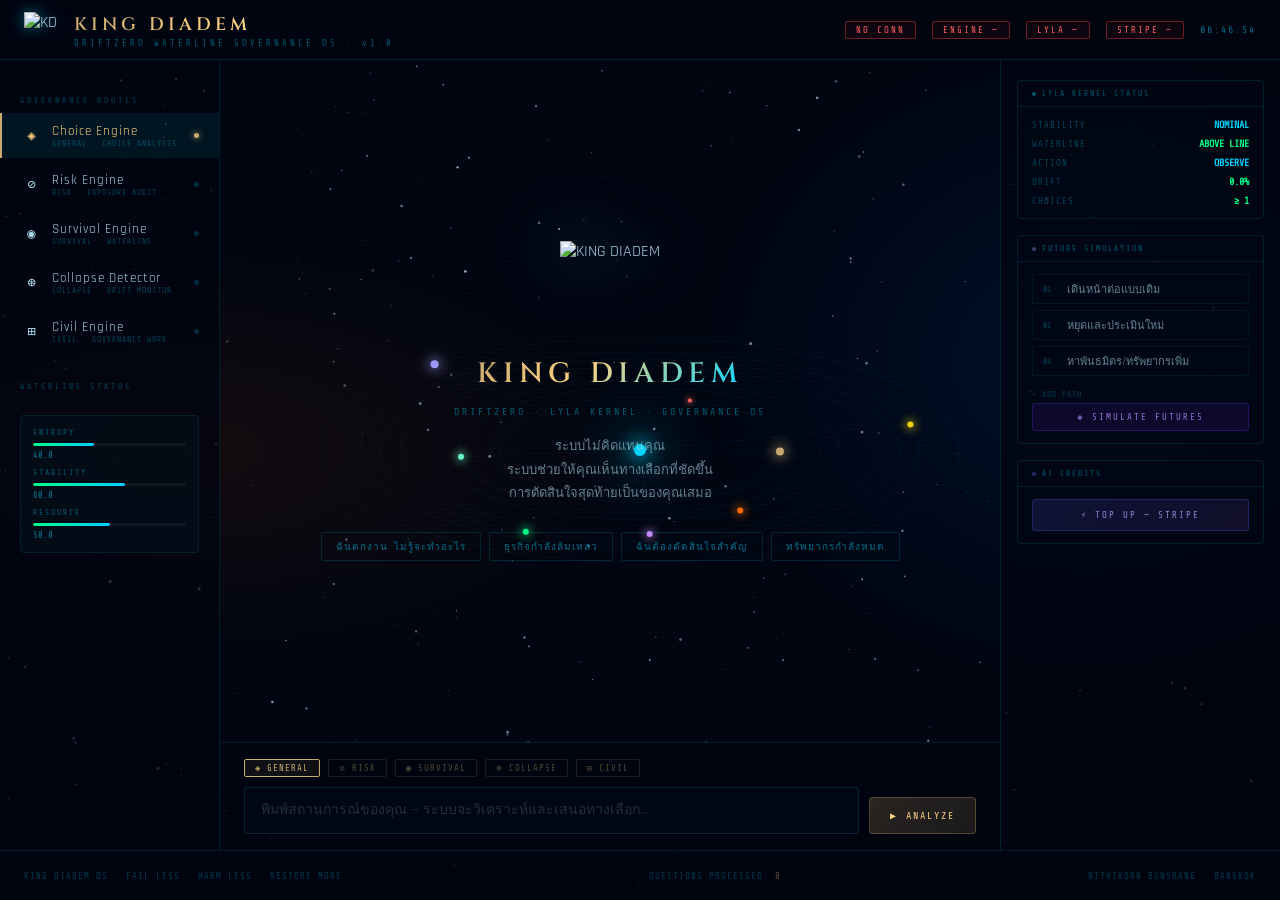
==== commit cb9cae52: "Update index.html" ====
--- a/index.html
+++ b/index.html
@@ -1,30 +1,264 @@
 <!DOCTYPE html>
-<html lang="en">
+<html lang="th">
 <head>
-  <meta charset="UTF-8">
-  <meta name="viewport" content="width=device-width, initial-scale=1.0">
-  <meta http-equiv="refresh" content="0;url=/King-Diadem/static/index.html">
-  <title>KING DIADEM</title>
-  <style>
-    body {
-      margin: 0;
-      min-height: 100vh;
-      display: flex;
-      align-items: center;
-      justify-content: center;
-      background: #000;
-      color: #0ff;
-      font-family: monospace;
-    }
-    a { color: #0ff; }
-    .box { text-align: center; max-width: 520px; padding: 24px; border: 1px solid rgba(0,255,255,0.35); border-radius: 16px; }
-  </style>
+<meta charset="UTF-8">
+<meta name="viewport" content="width=device-width, initial-scale=1">
+<meta name="theme-color" content="#000510">
+<link rel="manifest" href="/static/manifest.json">
+<link rel="icon" href="/static/favicon.ico">
+<title>KING DIADEM — DriftZero OS</title>
+<style>
+@import url('https://fonts.googleapis.com/css2?family=Share+Tech+Mono&family=Cinzel:wght@400;600;900&family=Rajdhani:wght@300;400;600&display=swap');
+:root{--gold:#c8a96e;--gold-bright:#ffd27f;--cyan:#00d4ff;--bg:#000510;--border:rgba(0,212,255,0.12);--text:#a8d4e8;--text-bright:#cdefff;}
+*{box-sizing:border-box;margin:0;padding:0;}
+html,body{width:100%;height:100%;background:var(--bg);font-family:'Rajdhani',monospace;color:var(--text);overflow:hidden;}
+.nebula{position:fixed;inset:0;z-index:1;pointer-events:none;background:radial-gradient(ellipse 60% 40% at 15% 50%,rgba(255,80,0,0.08) 0%,transparent 60%),radial-gradient(ellipse 50% 60% at 85% 40%,rgba(0,100,255,0.10) 0%,transparent 60%);}
+.scanline{position:fixed;inset:0;z-index:2;pointer-events:none;background:repeating-linear-gradient(0deg,transparent,transparent 2px,rgba(0,212,255,0.012) 2px,rgba(0,212,255,0.012) 4px);}
+#app{position:relative;z-index:10;width:100%;height:100vh;display:grid;grid-template-columns:220px 1fr 280px;grid-template-rows:60px 1fr 50px;}
+#topbar{grid-column:1/-1;display:flex;align-items:center;justify-content:space-between;padding:0 24px;border-bottom:1px solid var(--border);background:rgba(0,5,16,0.9);backdrop-filter:blur(10px);}
+.topbar-left{display:flex;align-items:center;gap:14px;}
+.topbar-logo{width:36px;height:36px;object-fit:contain;filter:drop-shadow(0 0 8px rgba(0,212,255,0.5));}
+.logo-text{font-family:'Cinzel',serif;font-size:18px;font-weight:600;letter-spacing:4px;background:linear-gradient(90deg,var(--gold),var(--gold-bright),var(--cyan));-webkit-background-clip:text;-webkit-text-fill-color:transparent;}
+.logo-sub{font-family:'Share Tech Mono',monospace;font-size:9px;letter-spacing:3px;color:rgba(0,212,255,0.4);margin-top:1px;}
+.topbar-right{display:flex;gap:16px;align-items:center;}
+.sys-badge{font-family:'Share Tech Mono',monospace;font-size:9px;padding:3px 10px;border-radius:2px;border:1px solid;letter-spacing:2px;transition:all .3s;}
+.sys-badge.ok{border-color:rgba(0,255,120,0.4);color:#00ff88;background:rgba(0,255,120,0.05);}
+.sys-badge.off{border-color:rgba(255,60,60,0.4);color:#ff5e5e;background:rgba(255,60,60,0.05);}
+#sys-time{font-family:'Share Tech Mono',monospace;font-size:10px;color:rgba(0,212,255,0.5);letter-spacing:2px;}
+#left-panel{border-right:1px solid var(--border);background:rgba(0,5,16,0.7);padding:20px 0;overflow-y:auto;display:flex;flex-direction:column;gap:4px;}
+.panel-label{font-family:'Share Tech Mono',monospace;font-size:8px;letter-spacing:3px;color:rgba(0,212,255,0.3);padding:8px 20px 4px;margin-top:8px;}
+.engine-btn{display:flex;align-items:center;gap:10px;padding:10px 20px;cursor:pointer;border:none;background:transparent;color:var(--text);font-family:'Rajdhani',monospace;font-size:13px;font-weight:400;letter-spacing:1px;transition:all .2s;text-align:left;width:100%;border-left:2px solid transparent;}
+.engine-btn:hover{background:rgba(0,212,255,0.05);border-left-color:var(--cyan);color:var(--text-bright);}
+.engine-btn.active{background:rgba(0,212,255,0.08);border-left-color:var(--gold);color:var(--gold-bright);}
+.engine-btn .e-icon{font-size:14px;width:20px;text-align:center;}
+.engine-btn .e-sub{font-family:'Share Tech Mono',monospace;font-size:8px;color:rgba(0,212,255,0.3);display:block;letter-spacing:1px;}
+.engine-btn .e-dot{width:5px;height:5px;border-radius:50%;background:rgba(0,212,255,0.2);margin-left:auto;transition:all .3s;}
+.engine-btn.active .e-dot{background:var(--gold);box-shadow:0 0 6px var(--gold);}
+.waterline-bar{margin:16px 20px 0;padding:12px;border:1px solid rgba(0,212,255,0.1);border-radius:4px;background:rgba(0,212,255,0.03);}
+.wl-label{font-family:'Share Tech Mono',monospace;font-size:8px;color:rgba(0,212,255,0.4);letter-spacing:2px;margin-bottom:6px;}
+.wl-meter{height:3px;background:rgba(255,255,255,0.05);border-radius:2px;margin-bottom:4px;overflow:hidden;}
+.wl-fill{height:100%;border-radius:2px;transition:width .8s ease;}
+.wl-fill.safe{background:linear-gradient(90deg,#00ff88,#00ccff);}
+.wl-fill.warn{background:linear-gradient(90deg,#ffb300,#ff6a00);}
+.wl-fill.crit{background:linear-gradient(90deg,#ff3c3c,#ff6a00);}
+.wl-val{font-family:'Share Tech Mono',monospace;font-size:9px;color:rgba(0,212,255,0.5);}
+#center{display:flex;flex-direction:column;padding:0;overflow:hidden;}
+#chat-area{flex:1;overflow-y:auto;padding:24px 28px;display:flex;flex-direction:column;gap:16px;scrollbar-width:thin;scrollbar-color:rgba(0,212,255,0.1) transparent;}
+#chat-area::-webkit-scrollbar{width:3px;}
+#chat-area::-webkit-scrollbar-thumb{background:rgba(0,212,255,0.15);border-radius:2px;}
+#welcome{flex:1;display:flex;flex-direction:column;align-items:center;justify-content:center;gap:14px;text-align:center;padding:40px;}
+.welcome-logo{width:100px;height:100px;object-fit:contain;filter:drop-shadow(0 0 30px rgba(0,212,255,0.6)) drop-shadow(0 0 60px rgba(200,169,110,0.4));animation:float 4s ease-in-out infinite;}
+@keyframes float{0%,100%{transform:translateY(0)}50%{transform:translateY(-10px)}}
+.welcome-title{font-family:'Cinzel',serif;font-size:28px;font-weight:600;letter-spacing:6px;background:linear-gradient(135deg,var(--gold),var(--gold-bright) 40%,var(--cyan));-webkit-background-clip:text;-webkit-text-fill-color:transparent;}
+.welcome-sub{font-family:'Share Tech Mono',monospace;font-size:10px;letter-spacing:3px;color:rgba(0,212,255,0.4);}
+.welcome-desc{font-size:13px;color:rgba(168,212,232,0.6);max-width:420px;line-height:1.8;margin-top:4px;}
+.welcome-hint{display:flex;gap:8px;flex-wrap:wrap;justify-content:center;margin-top:12px;}
+.hint-chip{font-family:'Share Tech Mono',monospace;font-size:10px;padding:6px 14px;border:1px solid rgba(0,212,255,0.15);border-radius:2px;color:rgba(0,212,255,0.5);cursor:pointer;transition:all .2s;letter-spacing:1px;}
+.hint-chip:hover{border-color:rgba(0,212,255,0.4);color:var(--cyan);background:rgba(0,212,255,0.05);}
+.msg{display:flex;gap:12px;align-items:flex-start;animation:msgIn .3s ease;}
+@keyframes msgIn{from{opacity:0;transform:translateY(8px)}to{opacity:1;transform:translateY(0)}}
+.msg.user{flex-direction:row-reverse;}
+.msg-avatar{width:32px;height:32px;border-radius:4px;flex-shrink:0;display:flex;align-items:center;justify-content:center;font-size:11px;font-family:'Share Tech Mono',monospace;font-weight:bold;overflow:hidden;}
+.msg.user .msg-avatar{background:rgba(200,169,110,0.15);border:1px solid rgba(200,169,110,0.3);color:var(--gold);}
+.msg.system .msg-avatar{background:rgba(0,212,255,0.06);border:1px solid rgba(0,212,255,0.2);}
+.msg-logo{width:100%;height:100%;object-fit:contain;padding:3px;filter:drop-shadow(0 0 4px rgba(0,212,255,0.5));}
+.msg-body{max-width:75%;}
+.msg-sender{font-family:'Share Tech Mono',monospace;font-size:8px;letter-spacing:2px;color:rgba(0,212,255,0.3);margin-bottom:4px;}
+.msg.user .msg-sender{text-align:right;color:rgba(200,169,110,0.4);}
+.msg-text{padding:12px 16px;border-radius:4px;font-size:13px;line-height:1.7;white-space:pre-wrap;word-break:break-word;}
+.msg.user .msg-text{background:rgba(200,169,110,0.07);border:1px solid rgba(200,169,110,0.15);color:var(--gold-bright);text-align:right;}
+.msg.system .msg-text{background:rgba(0,8,20,0.8);border:1px solid rgba(0,212,255,0.1);color:var(--text-bright);}
+.thinking{display:flex;gap:4px;align-items:center;padding:12px 16px;}
+.thinking span{width:4px;height:4px;border-radius:50%;background:var(--cyan);opacity:.4;animation:pulse 1.2s ease-in-out infinite;}
+.thinking span:nth-child(2){animation-delay:.2s;}.thinking span:nth-child(3){animation-delay:.4s;}
+@keyframes pulse{0%,100%{opacity:.2;transform:scale(.8)}50%{opacity:1;transform:scale(1.2)}}
+.route-tag{font-family:'Share Tech Mono',monospace;font-size:9px;letter-spacing:2px;padding:3px 10px;border-radius:2px;border:1px solid rgba(0,212,255,0.15);color:rgba(0,212,255,0.4);background:rgba(0,212,255,0.03);display:inline-flex;align-items:center;gap:6px;margin-top:6px;}
+.rt-dot{width:4px;height:4px;border-radius:50%;background:var(--cyan);animation:pulse 2s infinite;}
+#input-area{border-top:1px solid var(--border);background:rgba(0,5,16,0.9);padding:16px 24px;}
+.input-context{display:flex;gap:8px;margin-bottom:10px;flex-wrap:wrap;}
+.ctx-tag{font-family:'Share Tech Mono',monospace;font-size:9px;padding:3px 10px;border:1px solid rgba(200,169,110,0.15);border-radius:2px;color:rgba(200,169,110,0.4);cursor:pointer;letter-spacing:1px;transition:all .2s;}
+.ctx-tag.active{border-color:var(--gold);color:var(--gold);background:rgba(200,169,110,0.08);}
+.input-row{display:flex;gap:10px;align-items:flex-end;}
+#main-input{flex:1;background:rgba(0,8,20,0.9);border:1px solid rgba(0,212,255,0.15);border-radius:4px;padding:12px 16px;color:var(--text-bright);font-family:'Rajdhani',monospace;font-size:14px;resize:none;outline:none;min-height:44px;max-height:120px;transition:border-color .2s;line-height:1.5;}
+#main-input:focus{border-color:rgba(0,212,255,0.35);}
+#main-input::placeholder{color:rgba(168,212,232,0.2);}
+#run-btn{padding:12px 20px;background:linear-gradient(135deg,rgba(200,169,110,0.2),rgba(255,210,127,0.1));border:1px solid rgba(200,169,110,0.3);border-radius:4px;color:var(--gold-bright);font-family:'Share Tech Mono',monospace;font-size:10px;letter-spacing:2px;cursor:pointer;transition:all .2s;white-space:nowrap;display:flex;align-items:center;gap:8px;}
+#run-btn:hover{border-color:var(--gold);box-shadow:0 0 20px rgba(200,169,110,0.2);}
+#run-btn:disabled{opacity:.3;cursor:not-allowed;}
+#right-panel{border-left:1px solid var(--border);background:rgba(0,5,16,0.7);padding:20px 16px;overflow-y:auto;display:flex;flex-direction:column;gap:16px;}
+.rp-section{border:1px solid var(--border);border-radius:4px;background:rgba(0,8,20,0.5);overflow:hidden;}
+.rp-header{padding:8px 14px;border-bottom:1px solid var(--border);font-family:'Share Tech Mono',monospace;font-size:8px;letter-spacing:2px;color:rgba(0,212,255,0.4);display:flex;align-items:center;gap:6px;}
+.rp-dot{width:4px;height:4px;border-radius:50%;background:var(--cyan);opacity:.4;}
+.rp-body{padding:12px 14px;}
+.lyla-status{display:flex;flex-direction:column;gap:8px;}
+.lyla-item{display:flex;justify-content:space-between;align-items:center;}
+.lyla-key{font-family:'Share Tech Mono',monospace;font-size:9px;color:rgba(0,212,255,0.3);letter-spacing:1px;}
+.lyla-val{font-family:'Share Tech Mono',monospace;font-size:10px;font-weight:bold;}
+.lyla-val.safe{color:#00ff88;}.lyla-val.warn{color:#ffb300;}.lyla-val.crit{color:#ff5e5e;}.lyla-val.nominal{color:var(--cyan);}
+.sim-paths{display:flex;flex-direction:column;gap:6px;margin-bottom:10px;}
+.sim-path{background:rgba(0,8,20,0.8);border:1px solid rgba(0,212,255,0.08);border-radius:3px;padding:7px 10px;font-size:11px;color:rgba(168,212,232,0.6);display:flex;align-items:center;gap:8px;}
+.sim-path input{flex:1;background:transparent;border:none;outline:none;color:inherit;font-family:'Rajdhani',monospace;font-size:11px;}
+.sim-path-num{font-family:'Share Tech Mono',monospace;font-size:8px;color:rgba(0,212,255,0.3);min-width:16px;}
+#sim-btn{width:100%;padding:8px;background:rgba(123,47,255,0.1);border:1px solid rgba(123,47,255,0.25);border-radius:3px;color:rgba(180,140,255,0.8);font-family:'Share Tech Mono',monospace;font-size:9px;letter-spacing:2px;cursor:pointer;transition:all .2s;}
+#sim-btn:hover{background:rgba(123,47,255,0.2);border-color:rgba(123,47,255,0.4);}
+.add-path{font-family:'Share Tech Mono',monospace;font-size:8px;color:rgba(0,212,255,0.25);cursor:pointer;letter-spacing:1px;padding:4px 0;transition:color .2s;}
+.add-path:hover{color:rgba(0,212,255,0.5);}
+#sim-result{font-family:'Share Tech Mono',monospace;font-size:9px;color:rgba(168,212,232,0.5);line-height:1.7;max-height:120px;overflow-y:auto;padding:8px;border:1px solid rgba(123,47,255,0.1);border-radius:3px;background:rgba(0,0,10,0.5);display:none;margin-top:8px;}
+#stripe-btn{width:100%;padding:10px;background:linear-gradient(135deg,rgba(99,91,255,0.15),rgba(162,89,255,0.1));border:1px solid rgba(99,91,255,0.25);border-radius:3px;color:rgba(180,160,255,0.8);font-family:'Share Tech Mono',monospace;font-size:9px;letter-spacing:2px;cursor:pointer;transition:all .2s;}
+#stripe-btn:hover{border-color:rgba(99,91,255,0.5);color:#fff;}
+#bottombar{grid-column:1/-1;display:flex;align-items:center;justify-content:space-between;padding:0 24px;border-top:1px solid var(--border);background:rgba(0,5,16,0.9);font-family:'Share Tech Mono',monospace;font-size:9px;color:rgba(0,212,255,0.25);letter-spacing:1px;}
+#freedom-count{color:rgba(200,169,110,0.4);}
+#galaxy{position:fixed;inset:0;z-index:0;pointer-events:none;}
+</style>
 </head>
 <body>
-  <div class="box">
-    <h1>KING DIADEM</h1>
-    <p>กำลังพาไปยังแอปหลัก...</p>
-    <p><a href="/static/index.html">คลิกที่นี่ถ้าไม่รีไดเร็กต์อัตโนมัติ</a></p>
-  </div>
+<canvas id="galaxy"></canvas>
+<div class="nebula"></div>
+<div class="scanline"></div>
+<div id="app">
+  <header id="topbar">
+    <div class="topbar-left">
+      <img src="/static/icon.png" alt="KD" class="topbar-logo">
+      <div>
+        <div class="logo-text">KING DIADEM</div>
+        <div class="logo-sub">DRIFTZERO WATERLINE GOVERNANCE OS · v1.0</div>
+      </div>
+    </div>
+    <div class="topbar-right">
+      <span class="sys-badge off" id="b-ai">AI —</span>
+      <span class="sys-badge off" id="b-eng">ENGINE —</span>
+      <span class="sys-badge off" id="b-lyla">LYLA —</span>
+      <span class="sys-badge off" id="b-stripe">STRIPE —</span>
+      <div id="sys-time">——:——:——</div>
+    </div>
+  </header>
+  <nav id="left-panel">
+    <div class="panel-label">GOVERNANCE ROUTES</div>
+    <button class="engine-btn active" onclick="setRoute('general')" id="btn-general"><span class="e-icon">◈</span><span><span style="display:block">Choice Engine</span><span class="e-sub">GENERAL · CHOICE ANALYSIS</span></span><span class="e-dot"></span></button>
+    <button class="engine-btn" onclick="setRoute('risk')" id="btn-risk"><span class="e-icon">⊘</span><span><span style="display:block">Risk Engine</span><span class="e-sub">RISK · EXPOSURE AUDIT</span></span><span class="e-dot"></span></button>
+    <button class="engine-btn" onclick="setRoute('survival')" id="btn-survival"><span class="e-icon">◉</span><span><span style="display:block">Survival Engine</span><span class="e-sub">SURVIVAL · WATERLINE</span></span><span class="e-dot"></span></button>
+    <button class="engine-btn" onclick="setRoute('collapse')" id="btn-collapse"><span class="e-icon">⊛</span><span><span style="display:block">Collapse Detector</span><span class="e-sub">COLLAPSE · DRIFT MONITOR</span></span><span class="e-dot"></span></button>
+    <button class="engine-btn" onclick="setRoute('civil')" id="btn-civil"><span class="e-icon">⊞</span><span><span style="display:block">Civil Engine</span><span class="e-sub">CIVIL · GOVERNANCE WORK</span></span><span class="e-dot"></span></button>
+    <div class="panel-label" style="margin-top:16px">WATERLINE STATUS</div>
+    <div class="waterline-bar">
+      <div class="wl-label">ENTROPY</div><div class="wl-meter"><div class="wl-fill safe" id="wl-entropy" style="width:40%"></div></div><div class="wl-val" id="wl-entropy-val">40.0</div>
+      <div class="wl-label" style="margin-top:8px">STABILITY</div><div class="wl-meter"><div class="wl-fill safe" id="wl-stability" style="width:60%"></div></div><div class="wl-val" id="wl-stability-val">60.0</div>
+      <div class="wl-label" style="margin-top:8px">RESOURCE</div><div class="wl-meter"><div class="wl-fill safe" id="wl-resource" style="width:50%"></div></div><div class="wl-val" id="wl-resource-val">50.0</div>
+    </div>
+  </nav>
+  <main id="center">
+    <div id="chat-area">
+      <div id="welcome">
+        <img src="/static/icon.png" alt="KING DIADEM" class="welcome-logo">
+        <div class="welcome-title">KING DIADEM</div>
+        <div class="welcome-sub">DRIFTZERO · LYLA KERNEL · GOVERNANCE OS</div>
+        <div class="welcome-desc">ระบบไม่คิดแทนคุณ<br>ระบบช่วยให้คุณเห็นทางเลือกที่ชัดขึ้น<br>การตัดสินใจสุดท้ายเป็นของคุณเสมอ</div>
+        <div class="welcome-hint">
+          <span class="hint-chip" onclick="useHint(this)">ฉันตกงาน ไม่รู้จะทำอะไร</span>
+          <span class="hint-chip" onclick="useHint(this)">ธุรกิจกำลังล้มเหลว</span>
+          <span class="hint-chip" onclick="useHint(this)">ฉันต้องตัดสินใจสำคัญ</span>
+          <span class="hint-chip" onclick="useHint(this)">ทรัพยากรกำลังหมด</span>
+        </div>
+      </div>
+    </div>
+    <div id="input-area">
+      <div class="input-context">
+        <span class="ctx-tag active" id="ctx-general" onclick="setRoute('general')">◈ GENERAL</span>
+        <span class="ctx-tag" id="ctx-risk" onclick="setRoute('risk')">⊘ RISK</span>
+        <span class="ctx-tag" id="ctx-survival" onclick="setRoute('survival')">◉ SURVIVAL</span>
+        <span class="ctx-tag" id="ctx-collapse" onclick="setRoute('collapse')">⊛ COLLAPSE</span>
+        <span class="ctx-tag" id="ctx-civil" onclick="setRoute('civil')">⊞ CIVIL</span>
+      </div>
+      <div class="input-row">
+        <textarea id="main-input" placeholder="พิมพ์สถานการณ์ของคุณ — ระบบจะวิเคราะห์และเสนอทางเลือก..." rows="1" onkeydown="if(event.key==='Enter'&&!event.shiftKey){event.preventDefault();run();}" oninput="autoResize(this)"></textarea>
+        <button id="run-btn" onclick="run()"><span>▶</span><span>ANALYZE</span></button>
+      </div>
+    </div>
+  </main>
+  <aside id="right-panel">
+    <div class="rp-section">
+      <div class="rp-header"><div class="rp-dot"></div>LYLA KERNEL STATUS</div>
+      <div class="rp-body"><div class="lyla-status">
+        <div class="lyla-item"><span class="lyla-key">STABILITY</span><span class="lyla-val nominal" id="lyla-stability">NOMINAL</span></div>
+        <div class="lyla-item"><span class="lyla-key">WATERLINE</span><span class="lyla-val safe" id="lyla-waterline">ABOVE LINE</span></div>
+        <div class="lyla-item"><span class="lyla-key">ACTION</span><span class="lyla-val nominal" id="lyla-action">OBSERVE</span></div>
+        <div class="lyla-item"><span class="lyla-key">DRIFT</span><span class="lyla-val safe" id="lyla-drift">0.0%</span></div>
+        <div class="lyla-item"><span class="lyla-key">CHOICES</span><span class="lyla-val safe" id="lyla-choices">≥ 1</span></div>
+      </div></div>
+    </div>
+    <div class="rp-section">
+      <div class="rp-header"><div class="rp-dot" style="background:#9999ff"></div>FUTURE SIMULATION</div>
+      <div class="rp-body">
+        <div class="sim-paths" id="sim-paths">
+          <div class="sim-path"><span class="sim-path-num">01</span><input type="text" value="เดินหน้าต่อแบบเดิม"></div>
+          <div class="sim-path"><span class="sim-path-num">02</span><input type="text" value="หยุดและประเมินใหม่"></div>
+          <div class="sim-path"><span class="sim-path-num">03</span><input type="text" value="หาพันธมิตร/ทรัพยากรเพิ่ม"></div>
+        </div>
+        <div class="add-path" onclick="addPath()">+ ADD PATH</div>
+        <button id="sim-btn" onclick="simulate()">◈ SIMULATE FUTURES</button>
+        <div id="sim-result"></div>
+      </div>
+    </div>
+    <div class="rp-section">
+      <div class="rp-header"><div class="rp-dot" style="background:#635bff"></div>AI CREDITS</div>
+      <div class="rp-body"><button id="stripe-btn" onclick="stripeCheckout()">⚡ TOP UP — STRIPE</button></div>
+    </div>
+  </aside>
+  <footer id="bottombar">
+    <span>KING DIADEM OS · FAIL LESS · HARM LESS · RESTORE MORE</span>
+    <span>QUESTIONS PROCESSED: <span id="freedom-count">0</span></span>
+    <span>NITHIKORN BUNSRANG · BANGKOK</span>
+  </footer>
+</div>
+<script>
+(function(){const cv=document.getElementById("galaxy"),ctx=cv.getContext("2d");function rsz(){cv.width=innerWidth;cv.height=innerHeight;}rsz();addEventListener("resize",rsz);const N=[{c:"#00d4ff",r:6,o:0,sp:0,a:0},{c:"#c8a96e",r:4,o:140,sp:.0006,a:0},{c:"#ff6a00",r:3,o:200,sp:.0009,a:1},{c:"#00ff88",r:3,o:260,sp:.0005,a:2},{c:"#66ffcc",r:3,o:180,sp:.0007,a:3},{c:"#9999ff",r:4,o:320,sp:.0003,a:4},{c:"#ff5e5e",r:2,o:150,sp:.001,a:5},{c:"#ffd700",r:3,o:280,sp:.0004,a:6},{c:"#cc88ff",r:3,o:240,sp:.0006,a:1.5}];const st=Array.from({length:400},()=>({x:Math.random()*3000,y:Math.random()*3000,s:Math.random()*1.2+.2,a:Math.random()*.6+.1,f:(Math.random()-.5)*.008}));function draw(){ctx.clearRect(0,0,cv.width,cv.height);const cx=cv.width/2,cy=cv.height/2;for(const s of st){s.a=Math.max(.05,Math.min(.7,s.a+s.f));if(s.a<=.05||s.a>=.7)s.f*=-1;ctx.beginPath();ctx.arc(s.x%cv.width,s.y%cv.height,s.s,0,Math.PI*2);ctx.fillStyle=`rgba(200,240,255,${s.a})`;ctx.fill();}N.forEach(n=>{if(!n.o)return;ctx.beginPath();ctx.ellipse(cx,cy,n.o,n.o*.35,0,0,Math.PI*2);ctx.strokeStyle="rgba(0,212,255,0.04)";ctx.lineWidth=1;ctx.stroke();});const cg=ctx.createRadialGradient(cx,cy,0,cx,cy,80);cg.addColorStop(0,"rgba(0,212,255,0.12)");cg.addColorStop(1,"transparent");ctx.beginPath();ctx.arc(cx,cy,80,0,Math.PI*2);ctx.fillStyle=cg;ctx.fill();N.forEach(n=>{n.a+=n.sp;const x=cx+Math.cos(n.a)*n.o,y=cy+Math.sin(n.a)*n.o*.35;if(n.o>0){ctx.beginPath();ctx.moveTo(cx,cy);ctx.lineTo(x,y);ctx.strokeStyle="rgba(0,212,255,0.03)";ctx.lineWidth=1;ctx.stroke();}const ng=ctx.createRadialGradient(x,y,0,x,y,n.r*5);ng.addColorStop(0,n.c+"66");ng.addColorStop(1,"transparent");ctx.beginPath();ctx.arc(x,y,n.r*5,0,Math.PI*2);ctx.fillStyle=ng;ctx.fill();ctx.beginPath();ctx.arc(x,y,n.r,0,Math.PI*2);ctx.fillStyle=n.c;ctx.fill();});requestAnimationFrame(draw);}draw();})();
+function tick(){document.getElementById("sys-time").textContent=new Date().toTimeString().slice(0,8);}tick();setInterval(tick,1000);
+let R="general",Q=0;
+async function checkHealth(){try{const d=await(await fetch("/health")).json();sB("b-ai",d.llm_loaded,"GEMINI OK","AI OFF");sB("b-eng",d.engine_loaded,"ENGINE OK","ENGINE OFF");sB("b-lyla",d.lyla_loaded,"LYLA OK","LYLA OFF");sB("b-stripe",d.stripe_loaded,"STRIPE OK","STRIPE OFF");if(d.freedom_score)document.getElementById("freedom-count").textContent=d.freedom_score;}catch(e){sB("b-ai",false,"","NO CONN");}}
+function sB(id,ok,a,b){const el=document.getElementById(id);el.textContent=ok?a:b;el.className="sys-badge "+(ok?"ok":"off");}
+checkHealth();setInterval(checkHealth,30000);
+function setRoute(r){R=r;document.querySelectorAll(".engine-btn").forEach(b=>b.classList.remove("active"));document.querySelectorAll(".ctx-tag").forEach(t=>t.classList.remove("active"));const b=document.getElementById("btn-"+r),c=document.getElementById("ctx-"+r);if(b)b.classList.add("active");if(c)c.classList.add("active");}
+function useHint(el){document.getElementById("main-input").value=el.textContent;autoResize(document.getElementById("main-input"));}
+function autoResize(el){el.style.height="auto";el.style.height=Math.min(el.scrollHeight,120)+"px";}
+function hideWelcome(){const w=document.getElementById("welcome");if(w)w.remove();}
+function addMsg(type,text,meta){
+  hideWelcome();const area=document.getElementById("chat-area");const div=document.createElement("div");div.className="msg "+type;
+  const av=type==="user"?`<div class="msg-avatar">YOU</div>`:`<div class="msg-avatar"><img src="/static/icon.png" class="msg-logo" alt="KD"></div>`;
+  const snd=type==="user"?"OPERATOR":"KING DIADEM · LYLA KERNEL";
+  div.innerHTML=`${av}<div class="msg-body"><div class="msg-sender">${snd}</div><div class="msg-text">${escH(text)}</div>${meta?`<div class="route-tag"><div class="rt-dot"></div>${meta}</div>`:""}</div>`;
+  area.appendChild(div);area.scrollTop=area.scrollHeight;}
+function escH(t){return t.replace(/&/g,"&amp;").replace(/</g,"&lt;").replace(/>/g,"&gt;");}
+function addThinking(){hideWelcome();const area=document.getElementById("chat-area");const div=document.createElement("div");div.className="msg system";div.id="thinking-msg";div.innerHTML=`<div class="msg-avatar"><img src="/static/icon.png" class="msg-logo" alt="KD"></div><div class="msg-body"><div class="msg-sender">KING DIADEM · ANALYZING</div><div class="msg-text"><div class="thinking"><span></span><span></span><span></span></div></div></div>`;area.appendChild(div);area.scrollTop=area.scrollHeight;}
+function removeThinking(){const el=document.getElementById("thinking-msg");if(el)el.remove();}
+function updateLyla(data){
+  const lyla=data.lyla||data.governance?.lyla||null,hs=data.governance?.human_state||data.pattern||null;
+  if(lyla){sT("lyla-stability",lyla.stability||"NOMINAL");sT("lyla-waterline",lyla.waterline||"ABOVE LINE");sT("lyla-action",lyla.action||"OBSERVE");sLC("lyla-stability",lyla.stability);sLC("lyla-waterline",lyla.waterline);sLC("lyla-action",lyla.action);}
+  if(hs){const e=hs.entropy||40,s=hs.stability||60,r=hs.resource||50;uM("wl-entropy",e,true);uM("wl-stability",s,false);uM("wl-resource",r,false);document.getElementById("wl-entropy-val").textContent=e.toFixed(1);document.getElementById("wl-stability-val").textContent=s.toFixed(1);document.getElementById("wl-resource-val").textContent=r.toFixed(1);document.getElementById("lyla-drift").textContent=(e/100*0.1).toFixed(2)+"%";}
+  document.getElementById("lyla-choices").textContent=data.risk_score>80?"CRITICAL":"≥ 1";}
+function sT(id,val){const el=document.getElementById(id);if(el)el.textContent=val;}
+function sLC(id,val){const el=document.getElementById(id);if(!el)return;el.className="lyla-val";if(["STABLE","ABOVE_LINE","MAINTAIN"].includes(val))el.classList.add("safe");else if(["CRITICAL","BREACHED","INTERVENE"].includes(val))el.classList.add("crit");else if(["DRIFTING","DECLINING","MONITOR","AUDIT"].includes(val))el.classList.add("warn");else el.classList.add("nominal");}
+function uM(id,val,inv){const f=document.getElementById(id);if(!f)return;const p=Math.min(100,Math.max(0,val));f.style.width=p+"%";const d=inv?p>70:p<30,w=inv?p>50:p<50;f.className="wl-fill "+(d?"crit":w?"warn":"safe");}
+async function run(){
+  const inp=document.getElementById("main-input"),text=inp.value.trim();if(!text)return;
+  addMsg("user",text);inp.value="";inp.style.height="auto";
+  document.getElementById("run-btn").disabled=true;addThinking();Q++;document.getElementById("freedom-count").textContent=Q;
+  try{const res=await fetch("/run",{method:"POST",headers:{"Content-Type":"application/json"},body:JSON.stringify({input:text,route:R})});const data=await res.json();removeThinking();
+    const reply=data.ai_response||data.message||JSON.stringify(data,null,2);
+    const risk=data.risk_score!==undefined?` · RISK: ${Math.round(data.risk_score)}`:"";
+    addMsg("system",reply,`ROUTE: ${(data.route||R).toUpperCase()}${risk}`);updateLyla(data);
+  }catch(e){removeThinking();addMsg("system","SYSTEM ERROR: "+e,"ERROR");}
+  document.getElementById("run-btn").disabled=false;}
+async function simulate(){
+  const input=document.getElementById("main-input").value.trim();
+  if(!input){document.getElementById("sim-result").style.display="block";document.getElementById("sim-result").textContent="⚠ พิมพ์สถานการณ์ก่อน";return;}
+  const paths=[...document.querySelectorAll("#sim-paths input")].map(i=>i.value).filter(v=>v.trim());
+  document.getElementById("sim-btn").disabled=true;document.getElementById("sim-result").style.display="block";document.getElementById("sim-result").textContent="⟳ กำลังจำลอง...";
+  try{const d=await post("/simulate",{input,paths});let txt=d.simulation||d.error||"No result";if(d.lyla_observation?.observation)txt+="\n\n— LYLA —\n"+d.lyla_observation.observation;document.getElementById("sim-result").textContent=txt;if(d.lyla_observation)updateLyla({lyla:d.lyla_observation});}catch(e){document.getElementById("sim-result").textContent="ERROR: "+e;}
+  document.getElementById("sim-btn").disabled=false;}
+function addPath(){const g=document.getElementById("sim-paths"),n=g.children.length+1;const d=document.createElement("div");d.className="sim-path";d.innerHTML=`<span class="sim-path-num">0${n}</span><input type="text" placeholder="ทางเลือก ${n}...">`;g.appendChild(d);}
+async function stripeCheckout(){const d=await post("/payment/create-checkout",{});if(d.url)window.location.href=d.url;}
+async function post(u,b){try{const r=await fetch(u,{method:"POST",headers:{"Content-Type":"application/json"},body:JSON.stringify(b)});return await r.json();}catch(e){return{error:String(e)};}}
+if("serviceWorker"in navigator)navigator.serviceWorker.register("/static/service-worker.js").catch(()=>{});
+</script>
 </body>
 </html>
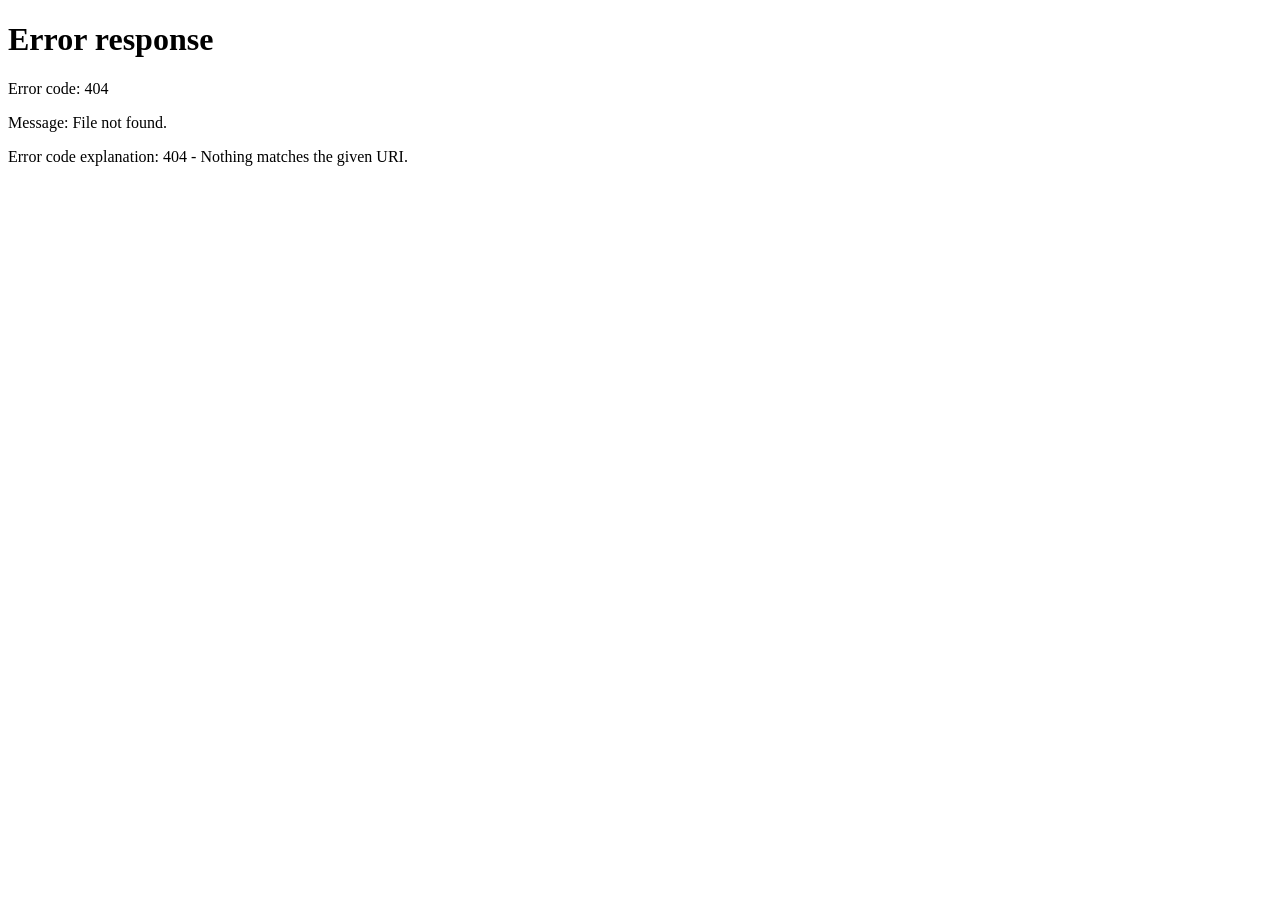
==== commit ea2ebf67: "Update index.html" ====
--- a/index.html
+++ b/index.html
@@ -1,264 +1,30 @@
 <!DOCTYPE html>
-<html lang="th">
+<html lang="en">
 <head>
-<meta charset="UTF-8">
-<meta name="viewport" content="width=device-width, initial-scale=1">
-<meta name="theme-color" content="#000510">
-<link rel="manifest" href="/static/manifest.json">
-<link rel="icon" href="/static/favicon.ico">
-<title>KING DIADEM — DriftZero OS</title>
-<style>
-@import url('https://fonts.googleapis.com/css2?family=Share+Tech+Mono&family=Cinzel:wght@400;600;900&family=Rajdhani:wght@300;400;600&display=swap');
-:root{--gold:#c8a96e;--gold-bright:#ffd27f;--cyan:#00d4ff;--bg:#000510;--border:rgba(0,212,255,0.12);--text:#a8d4e8;--text-bright:#cdefff;}
-*{box-sizing:border-box;margin:0;padding:0;}
-html,body{width:100%;height:100%;background:var(--bg);font-family:'Rajdhani',monospace;color:var(--text);overflow:hidden;}
-.nebula{position:fixed;inset:0;z-index:1;pointer-events:none;background:radial-gradient(ellipse 60% 40% at 15% 50%,rgba(255,80,0,0.08) 0%,transparent 60%),radial-gradient(ellipse 50% 60% at 85% 40%,rgba(0,100,255,0.10) 0%,transparent 60%);}
-.scanline{position:fixed;inset:0;z-index:2;pointer-events:none;background:repeating-linear-gradient(0deg,transparent,transparent 2px,rgba(0,212,255,0.012) 2px,rgba(0,212,255,0.012) 4px);}
-#app{position:relative;z-index:10;width:100%;height:100vh;display:grid;grid-template-columns:220px 1fr 280px;grid-template-rows:60px 1fr 50px;}
-#topbar{grid-column:1/-1;display:flex;align-items:center;justify-content:space-between;padding:0 24px;border-bottom:1px solid var(--border);background:rgba(0,5,16,0.9);backdrop-filter:blur(10px);}
-.topbar-left{display:flex;align-items:center;gap:14px;}
-.topbar-logo{width:36px;height:36px;object-fit:contain;filter:drop-shadow(0 0 8px rgba(0,212,255,0.5));}
-.logo-text{font-family:'Cinzel',serif;font-size:18px;font-weight:600;letter-spacing:4px;background:linear-gradient(90deg,var(--gold),var(--gold-bright),var(--cyan));-webkit-background-clip:text;-webkit-text-fill-color:transparent;}
-.logo-sub{font-family:'Share Tech Mono',monospace;font-size:9px;letter-spacing:3px;color:rgba(0,212,255,0.4);margin-top:1px;}
-.topbar-right{display:flex;gap:16px;align-items:center;}
-.sys-badge{font-family:'Share Tech Mono',monospace;font-size:9px;padding:3px 10px;border-radius:2px;border:1px solid;letter-spacing:2px;transition:all .3s;}
-.sys-badge.ok{border-color:rgba(0,255,120,0.4);color:#00ff88;background:rgba(0,255,120,0.05);}
-.sys-badge.off{border-color:rgba(255,60,60,0.4);color:#ff5e5e;background:rgba(255,60,60,0.05);}
-#sys-time{font-family:'Share Tech Mono',monospace;font-size:10px;color:rgba(0,212,255,0.5);letter-spacing:2px;}
-#left-panel{border-right:1px solid var(--border);background:rgba(0,5,16,0.7);padding:20px 0;overflow-y:auto;display:flex;flex-direction:column;gap:4px;}
-.panel-label{font-family:'Share Tech Mono',monospace;font-size:8px;letter-spacing:3px;color:rgba(0,212,255,0.3);padding:8px 20px 4px;margin-top:8px;}
-.engine-btn{display:flex;align-items:center;gap:10px;padding:10px 20px;cursor:pointer;border:none;background:transparent;color:var(--text);font-family:'Rajdhani',monospace;font-size:13px;font-weight:400;letter-spacing:1px;transition:all .2s;text-align:left;width:100%;border-left:2px solid transparent;}
-.engine-btn:hover{background:rgba(0,212,255,0.05);border-left-color:var(--cyan);color:var(--text-bright);}
-.engine-btn.active{background:rgba(0,212,255,0.08);border-left-color:var(--gold);color:var(--gold-bright);}
-.engine-btn .e-icon{font-size:14px;width:20px;text-align:center;}
-.engine-btn .e-sub{font-family:'Share Tech Mono',monospace;font-size:8px;color:rgba(0,212,255,0.3);display:block;letter-spacing:1px;}
-.engine-btn .e-dot{width:5px;height:5px;border-radius:50%;background:rgba(0,212,255,0.2);margin-left:auto;transition:all .3s;}
-.engine-btn.active .e-dot{background:var(--gold);box-shadow:0 0 6px var(--gold);}
-.waterline-bar{margin:16px 20px 0;padding:12px;border:1px solid rgba(0,212,255,0.1);border-radius:4px;background:rgba(0,212,255,0.03);}
-.wl-label{font-family:'Share Tech Mono',monospace;font-size:8px;color:rgba(0,212,255,0.4);letter-spacing:2px;margin-bottom:6px;}
-.wl-meter{height:3px;background:rgba(255,255,255,0.05);border-radius:2px;margin-bottom:4px;overflow:hidden;}
-.wl-fill{height:100%;border-radius:2px;transition:width .8s ease;}
-.wl-fill.safe{background:linear-gradient(90deg,#00ff88,#00ccff);}
-.wl-fill.warn{background:linear-gradient(90deg,#ffb300,#ff6a00);}
-.wl-fill.crit{background:linear-gradient(90deg,#ff3c3c,#ff6a00);}
-.wl-val{font-family:'Share Tech Mono',monospace;font-size:9px;color:rgba(0,212,255,0.5);}
-#center{display:flex;flex-direction:column;padding:0;overflow:hidden;}
-#chat-area{flex:1;overflow-y:auto;padding:24px 28px;display:flex;flex-direction:column;gap:16px;scrollbar-width:thin;scrollbar-color:rgba(0,212,255,0.1) transparent;}
-#chat-area::-webkit-scrollbar{width:3px;}
-#chat-area::-webkit-scrollbar-thumb{background:rgba(0,212,255,0.15);border-radius:2px;}
-#welcome{flex:1;display:flex;flex-direction:column;align-items:center;justify-content:center;gap:14px;text-align:center;padding:40px;}
-.welcome-logo{width:100px;height:100px;object-fit:contain;filter:drop-shadow(0 0 30px rgba(0,212,255,0.6)) drop-shadow(0 0 60px rgba(200,169,110,0.4));animation:float 4s ease-in-out infinite;}
-@keyframes float{0%,100%{transform:translateY(0)}50%{transform:translateY(-10px)}}
-.welcome-title{font-family:'Cinzel',serif;font-size:28px;font-weight:600;letter-spacing:6px;background:linear-gradient(135deg,var(--gold),var(--gold-bright) 40%,var(--cyan));-webkit-background-clip:text;-webkit-text-fill-color:transparent;}
-.welcome-sub{font-family:'Share Tech Mono',monospace;font-size:10px;letter-spacing:3px;color:rgba(0,212,255,0.4);}
-.welcome-desc{font-size:13px;color:rgba(168,212,232,0.6);max-width:420px;line-height:1.8;margin-top:4px;}
-.welcome-hint{display:flex;gap:8px;flex-wrap:wrap;justify-content:center;margin-top:12px;}
-.hint-chip{font-family:'Share Tech Mono',monospace;font-size:10px;padding:6px 14px;border:1px solid rgba(0,212,255,0.15);border-radius:2px;color:rgba(0,212,255,0.5);cursor:pointer;transition:all .2s;letter-spacing:1px;}
-.hint-chip:hover{border-color:rgba(0,212,255,0.4);color:var(--cyan);background:rgba(0,212,255,0.05);}
-.msg{display:flex;gap:12px;align-items:flex-start;animation:msgIn .3s ease;}
-@keyframes msgIn{from{opacity:0;transform:translateY(8px)}to{opacity:1;transform:translateY(0)}}
-.msg.user{flex-direction:row-reverse;}
-.msg-avatar{width:32px;height:32px;border-radius:4px;flex-shrink:0;display:flex;align-items:center;justify-content:center;font-size:11px;font-family:'Share Tech Mono',monospace;font-weight:bold;overflow:hidden;}
-.msg.user .msg-avatar{background:rgba(200,169,110,0.15);border:1px solid rgba(200,169,110,0.3);color:var(--gold);}
-.msg.system .msg-avatar{background:rgba(0,212,255,0.06);border:1px solid rgba(0,212,255,0.2);}
-.msg-logo{width:100%;height:100%;object-fit:contain;padding:3px;filter:drop-shadow(0 0 4px rgba(0,212,255,0.5));}
-.msg-body{max-width:75%;}
-.msg-sender{font-family:'Share Tech Mono',monospace;font-size:8px;letter-spacing:2px;color:rgba(0,212,255,0.3);margin-bottom:4px;}
-.msg.user .msg-sender{text-align:right;color:rgba(200,169,110,0.4);}
-.msg-text{padding:12px 16px;border-radius:4px;font-size:13px;line-height:1.7;white-space:pre-wrap;word-break:break-word;}
-.msg.user .msg-text{background:rgba(200,169,110,0.07);border:1px solid rgba(200,169,110,0.15);color:var(--gold-bright);text-align:right;}
-.msg.system .msg-text{background:rgba(0,8,20,0.8);border:1px solid rgba(0,212,255,0.1);color:var(--text-bright);}
-.thinking{display:flex;gap:4px;align-items:center;padding:12px 16px;}
-.thinking span{width:4px;height:4px;border-radius:50%;background:var(--cyan);opacity:.4;animation:pulse 1.2s ease-in-out infinite;}
-.thinking span:nth-child(2){animation-delay:.2s;}.thinking span:nth-child(3){animation-delay:.4s;}
-@keyframes pulse{0%,100%{opacity:.2;transform:scale(.8)}50%{opacity:1;transform:scale(1.2)}}
-.route-tag{font-family:'Share Tech Mono',monospace;font-size:9px;letter-spacing:2px;padding:3px 10px;border-radius:2px;border:1px solid rgba(0,212,255,0.15);color:rgba(0,212,255,0.4);background:rgba(0,212,255,0.03);display:inline-flex;align-items:center;gap:6px;margin-top:6px;}
-.rt-dot{width:4px;height:4px;border-radius:50%;background:var(--cyan);animation:pulse 2s infinite;}
-#input-area{border-top:1px solid var(--border);background:rgba(0,5,16,0.9);padding:16px 24px;}
-.input-context{display:flex;gap:8px;margin-bottom:10px;flex-wrap:wrap;}
-.ctx-tag{font-family:'Share Tech Mono',monospace;font-size:9px;padding:3px 10px;border:1px solid rgba(200,169,110,0.15);border-radius:2px;color:rgba(200,169,110,0.4);cursor:pointer;letter-spacing:1px;transition:all .2s;}
-.ctx-tag.active{border-color:var(--gold);color:var(--gold);background:rgba(200,169,110,0.08);}
-.input-row{display:flex;gap:10px;align-items:flex-end;}
-#main-input{flex:1;background:rgba(0,8,20,0.9);border:1px solid rgba(0,212,255,0.15);border-radius:4px;padding:12px 16px;color:var(--text-bright);font-family:'Rajdhani',monospace;font-size:14px;resize:none;outline:none;min-height:44px;max-height:120px;transition:border-color .2s;line-height:1.5;}
-#main-input:focus{border-color:rgba(0,212,255,0.35);}
-#main-input::placeholder{color:rgba(168,212,232,0.2);}
-#run-btn{padding:12px 20px;background:linear-gradient(135deg,rgba(200,169,110,0.2),rgba(255,210,127,0.1));border:1px solid rgba(200,169,110,0.3);border-radius:4px;color:var(--gold-bright);font-family:'Share Tech Mono',monospace;font-size:10px;letter-spacing:2px;cursor:pointer;transition:all .2s;white-space:nowrap;display:flex;align-items:center;gap:8px;}
-#run-btn:hover{border-color:var(--gold);box-shadow:0 0 20px rgba(200,169,110,0.2);}
-#run-btn:disabled{opacity:.3;cursor:not-allowed;}
-#right-panel{border-left:1px solid var(--border);background:rgba(0,5,16,0.7);padding:20px 16px;overflow-y:auto;display:flex;flex-direction:column;gap:16px;}
-.rp-section{border:1px solid var(--border);border-radius:4px;background:rgba(0,8,20,0.5);overflow:hidden;}
-.rp-header{padding:8px 14px;border-bottom:1px solid var(--border);font-family:'Share Tech Mono',monospace;font-size:8px;letter-spacing:2px;color:rgba(0,212,255,0.4);display:flex;align-items:center;gap:6px;}
-.rp-dot{width:4px;height:4px;border-radius:50%;background:var(--cyan);opacity:.4;}
-.rp-body{padding:12px 14px;}
-.lyla-status{display:flex;flex-direction:column;gap:8px;}
-.lyla-item{display:flex;justify-content:space-between;align-items:center;}
-.lyla-key{font-family:'Share Tech Mono',monospace;font-size:9px;color:rgba(0,212,255,0.3);letter-spacing:1px;}
-.lyla-val{font-family:'Share Tech Mono',monospace;font-size:10px;font-weight:bold;}
-.lyla-val.safe{color:#00ff88;}.lyla-val.warn{color:#ffb300;}.lyla-val.crit{color:#ff5e5e;}.lyla-val.nominal{color:var(--cyan);}
-.sim-paths{display:flex;flex-direction:column;gap:6px;margin-bottom:10px;}
-.sim-path{background:rgba(0,8,20,0.8);border:1px solid rgba(0,212,255,0.08);border-radius:3px;padding:7px 10px;font-size:11px;color:rgba(168,212,232,0.6);display:flex;align-items:center;gap:8px;}
-.sim-path input{flex:1;background:transparent;border:none;outline:none;color:inherit;font-family:'Rajdhani',monospace;font-size:11px;}
-.sim-path-num{font-family:'Share Tech Mono',monospace;font-size:8px;color:rgba(0,212,255,0.3);min-width:16px;}
-#sim-btn{width:100%;padding:8px;background:rgba(123,47,255,0.1);border:1px solid rgba(123,47,255,0.25);border-radius:3px;color:rgba(180,140,255,0.8);font-family:'Share Tech Mono',monospace;font-size:9px;letter-spacing:2px;cursor:pointer;transition:all .2s;}
-#sim-btn:hover{background:rgba(123,47,255,0.2);border-color:rgba(123,47,255,0.4);}
-.add-path{font-family:'Share Tech Mono',monospace;font-size:8px;color:rgba(0,212,255,0.25);cursor:pointer;letter-spacing:1px;padding:4px 0;transition:color .2s;}
-.add-path:hover{color:rgba(0,212,255,0.5);}
-#sim-result{font-family:'Share Tech Mono',monospace;font-size:9px;color:rgba(168,212,232,0.5);line-height:1.7;max-height:120px;overflow-y:auto;padding:8px;border:1px solid rgba(123,47,255,0.1);border-radius:3px;background:rgba(0,0,10,0.5);display:none;margin-top:8px;}
-#stripe-btn{width:100%;padding:10px;background:linear-gradient(135deg,rgba(99,91,255,0.15),rgba(162,89,255,0.1));border:1px solid rgba(99,91,255,0.25);border-radius:3px;color:rgba(180,160,255,0.8);font-family:'Share Tech Mono',monospace;font-size:9px;letter-spacing:2px;cursor:pointer;transition:all .2s;}
-#stripe-btn:hover{border-color:rgba(99,91,255,0.5);color:#fff;}
-#bottombar{grid-column:1/-1;display:flex;align-items:center;justify-content:space-between;padding:0 24px;border-top:1px solid var(--border);background:rgba(0,5,16,0.9);font-family:'Share Tech Mono',monospace;font-size:9px;color:rgba(0,212,255,0.25);letter-spacing:1px;}
-#freedom-count{color:rgba(200,169,110,0.4);}
-#galaxy{position:fixed;inset:0;z-index:0;pointer-events:none;}
-</style>
+  <meta charset="UTF-8">
+  <meta name="viewport" content="width=device-width, initial-scale=1.0">
+  <meta http-equiv="refresh" content="0;url=/King-Diadem/static/index.html">
+  <title>KING DIADEM</title>
+  <style>
+    body {
+      margin: 0;
+      min-height: 100vh;
+      display: flex;
+      align-items: center;
+      justify-content: center;
+      background: #000;
+      color: #0ff;
+      font-family: monospace;
+    }
+    a { color: #0ff; }
+    .box { text-align: center; max-width: 520px; padding: 24px; border: 1px solid rgba(0,255,255,0.35); border-radius: 16px; }
+  </style>
 </head>
 <body>
-<canvas id="galaxy"></canvas>
-<div class="nebula"></div>
-<div class="scanline"></div>
-<div id="app">
-  <header id="topbar">
-    <div class="topbar-left">
-      <img src="/static/icon.png" alt="KD" class="topbar-logo">
-      <div>
-        <div class="logo-text">KING DIADEM</div>
-        <div class="logo-sub">DRIFTZERO WATERLINE GOVERNANCE OS · v1.0</div>
-      </div>
-    </div>
-    <div class="topbar-right">
-      <span class="sys-badge off" id="b-ai">AI —</span>
-      <span class="sys-badge off" id="b-eng">ENGINE —</span>
-      <span class="sys-badge off" id="b-lyla">LYLA —</span>
-      <span class="sys-badge off" id="b-stripe">STRIPE —</span>
-      <div id="sys-time">——:——:——</div>
-    </div>
-  </header>
-  <nav id="left-panel">
-    <div class="panel-label">GOVERNANCE ROUTES</div>
-    <button class="engine-btn active" onclick="setRoute('general')" id="btn-general"><span class="e-icon">◈</span><span><span style="display:block">Choice Engine</span><span class="e-sub">GENERAL · CHOICE ANALYSIS</span></span><span class="e-dot"></span></button>
-    <button class="engine-btn" onclick="setRoute('risk')" id="btn-risk"><span class="e-icon">⊘</span><span><span style="display:block">Risk Engine</span><span class="e-sub">RISK · EXPOSURE AUDIT</span></span><span class="e-dot"></span></button>
-    <button class="engine-btn" onclick="setRoute('survival')" id="btn-survival"><span class="e-icon">◉</span><span><span style="display:block">Survival Engine</span><span class="e-sub">SURVIVAL · WATERLINE</span></span><span class="e-dot"></span></button>
-    <button class="engine-btn" onclick="setRoute('collapse')" id="btn-collapse"><span class="e-icon">⊛</span><span><span style="display:block">Collapse Detector</span><span class="e-sub">COLLAPSE · DRIFT MONITOR</span></span><span class="e-dot"></span></button>
-    <button class="engine-btn" onclick="setRoute('civil')" id="btn-civil"><span class="e-icon">⊞</span><span><span style="display:block">Civil Engine</span><span class="e-sub">CIVIL · GOVERNANCE WORK</span></span><span class="e-dot"></span></button>
-    <div class="panel-label" style="margin-top:16px">WATERLINE STATUS</div>
-    <div class="waterline-bar">
-      <div class="wl-label">ENTROPY</div><div class="wl-meter"><div class="wl-fill safe" id="wl-entropy" style="width:40%"></div></div><div class="wl-val" id="wl-entropy-val">40.0</div>
-      <div class="wl-label" style="margin-top:8px">STABILITY</div><div class="wl-meter"><div class="wl-fill safe" id="wl-stability" style="width:60%"></div></div><div class="wl-val" id="wl-stability-val">60.0</div>
-      <div class="wl-label" style="margin-top:8px">RESOURCE</div><div class="wl-meter"><div class="wl-fill safe" id="wl-resource" style="width:50%"></div></div><div class="wl-val" id="wl-resource-val">50.0</div>
-    </div>
-  </nav>
-  <main id="center">
-    <div id="chat-area">
-      <div id="welcome">
-        <img src="/static/icon.png" alt="KING DIADEM" class="welcome-logo">
-        <div class="welcome-title">KING DIADEM</div>
-        <div class="welcome-sub">DRIFTZERO · LYLA KERNEL · GOVERNANCE OS</div>
-        <div class="welcome-desc">ระบบไม่คิดแทนคุณ<br>ระบบช่วยให้คุณเห็นทางเลือกที่ชัดขึ้น<br>การตัดสินใจสุดท้ายเป็นของคุณเสมอ</div>
-        <div class="welcome-hint">
-          <span class="hint-chip" onclick="useHint(this)">ฉันตกงาน ไม่รู้จะทำอะไร</span>
-          <span class="hint-chip" onclick="useHint(this)">ธุรกิจกำลังล้มเหลว</span>
-          <span class="hint-chip" onclick="useHint(this)">ฉันต้องตัดสินใจสำคัญ</span>
-          <span class="hint-chip" onclick="useHint(this)">ทรัพยากรกำลังหมด</span>
-        </div>
-      </div>
-    </div>
-    <div id="input-area">
-      <div class="input-context">
-        <span class="ctx-tag active" id="ctx-general" onclick="setRoute('general')">◈ GENERAL</span>
-        <span class="ctx-tag" id="ctx-risk" onclick="setRoute('risk')">⊘ RISK</span>
-        <span class="ctx-tag" id="ctx-survival" onclick="setRoute('survival')">◉ SURVIVAL</span>
-        <span class="ctx-tag" id="ctx-collapse" onclick="setRoute('collapse')">⊛ COLLAPSE</span>
-        <span class="ctx-tag" id="ctx-civil" onclick="setRoute('civil')">⊞ CIVIL</span>
-      </div>
-      <div class="input-row">
-        <textarea id="main-input" placeholder="พิมพ์สถานการณ์ของคุณ — ระบบจะวิเคราะห์และเสนอทางเลือก..." rows="1" onkeydown="if(event.key==='Enter'&&!event.shiftKey){event.preventDefault();run();}" oninput="autoResize(this)"></textarea>
-        <button id="run-btn" onclick="run()"><span>▶</span><span>ANALYZE</span></button>
-      </div>
-    </div>
-  </main>
-  <aside id="right-panel">
-    <div class="rp-section">
-      <div class="rp-header"><div class="rp-dot"></div>LYLA KERNEL STATUS</div>
-      <div class="rp-body"><div class="lyla-status">
-        <div class="lyla-item"><span class="lyla-key">STABILITY</span><span class="lyla-val nominal" id="lyla-stability">NOMINAL</span></div>
-        <div class="lyla-item"><span class="lyla-key">WATERLINE</span><span class="lyla-val safe" id="lyla-waterline">ABOVE LINE</span></div>
-        <div class="lyla-item"><span class="lyla-key">ACTION</span><span class="lyla-val nominal" id="lyla-action">OBSERVE</span></div>
-        <div class="lyla-item"><span class="lyla-key">DRIFT</span><span class="lyla-val safe" id="lyla-drift">0.0%</span></div>
-        <div class="lyla-item"><span class="lyla-key">CHOICES</span><span class="lyla-val safe" id="lyla-choices">≥ 1</span></div>
-      </div></div>
-    </div>
-    <div class="rp-section">
-      <div class="rp-header"><div class="rp-dot" style="background:#9999ff"></div>FUTURE SIMULATION</div>
-      <div class="rp-body">
-        <div class="sim-paths" id="sim-paths">
-          <div class="sim-path"><span class="sim-path-num">01</span><input type="text" value="เดินหน้าต่อแบบเดิม"></div>
-          <div class="sim-path"><span class="sim-path-num">02</span><input type="text" value="หยุดและประเมินใหม่"></div>
-          <div class="sim-path"><span class="sim-path-num">03</span><input type="text" value="หาพันธมิตร/ทรัพยากรเพิ่ม"></div>
-        </div>
-        <div class="add-path" onclick="addPath()">+ ADD PATH</div>
-        <button id="sim-btn" onclick="simulate()">◈ SIMULATE FUTURES</button>
-        <div id="sim-result"></div>
-      </div>
-    </div>
-    <div class="rp-section">
-      <div class="rp-header"><div class="rp-dot" style="background:#635bff"></div>AI CREDITS</div>
-      <div class="rp-body"><button id="stripe-btn" onclick="stripeCheckout()">⚡ TOP UP — STRIPE</button></div>
-    </div>
-  </aside>
-  <footer id="bottombar">
-    <span>KING DIADEM OS · FAIL LESS · HARM LESS · RESTORE MORE</span>
-    <span>QUESTIONS PROCESSED: <span id="freedom-count">0</span></span>
-    <span>NITHIKORN BUNSRANG · BANGKOK</span>
-  </footer>
-</div>
-<script>
-(function(){const cv=document.getElementById("galaxy"),ctx=cv.getContext("2d");function rsz(){cv.width=innerWidth;cv.height=innerHeight;}rsz();addEventListener("resize",rsz);const N=[{c:"#00d4ff",r:6,o:0,sp:0,a:0},{c:"#c8a96e",r:4,o:140,sp:.0006,a:0},{c:"#ff6a00",r:3,o:200,sp:.0009,a:1},{c:"#00ff88",r:3,o:260,sp:.0005,a:2},{c:"#66ffcc",r:3,o:180,sp:.0007,a:3},{c:"#9999ff",r:4,o:320,sp:.0003,a:4},{c:"#ff5e5e",r:2,o:150,sp:.001,a:5},{c:"#ffd700",r:3,o:280,sp:.0004,a:6},{c:"#cc88ff",r:3,o:240,sp:.0006,a:1.5}];const st=Array.from({length:400},()=>({x:Math.random()*3000,y:Math.random()*3000,s:Math.random()*1.2+.2,a:Math.random()*.6+.1,f:(Math.random()-.5)*.008}));function draw(){ctx.clearRect(0,0,cv.width,cv.height);const cx=cv.width/2,cy=cv.height/2;for(const s of st){s.a=Math.max(.05,Math.min(.7,s.a+s.f));if(s.a<=.05||s.a>=.7)s.f*=-1;ctx.beginPath();ctx.arc(s.x%cv.width,s.y%cv.height,s.s,0,Math.PI*2);ctx.fillStyle=`rgba(200,240,255,${s.a})`;ctx.fill();}N.forEach(n=>{if(!n.o)return;ctx.beginPath();ctx.ellipse(cx,cy,n.o,n.o*.35,0,0,Math.PI*2);ctx.strokeStyle="rgba(0,212,255,0.04)";ctx.lineWidth=1;ctx.stroke();});const cg=ctx.createRadialGradient(cx,cy,0,cx,cy,80);cg.addColorStop(0,"rgba(0,212,255,0.12)");cg.addColorStop(1,"transparent");ctx.beginPath();ctx.arc(cx,cy,80,0,Math.PI*2);ctx.fillStyle=cg;ctx.fill();N.forEach(n=>{n.a+=n.sp;const x=cx+Math.cos(n.a)*n.o,y=cy+Math.sin(n.a)*n.o*.35;if(n.o>0){ctx.beginPath();ctx.moveTo(cx,cy);ctx.lineTo(x,y);ctx.strokeStyle="rgba(0,212,255,0.03)";ctx.lineWidth=1;ctx.stroke();}const ng=ctx.createRadialGradient(x,y,0,x,y,n.r*5);ng.addColorStop(0,n.c+"66");ng.addColorStop(1,"transparent");ctx.beginPath();ctx.arc(x,y,n.r*5,0,Math.PI*2);ctx.fillStyle=ng;ctx.fill();ctx.beginPath();ctx.arc(x,y,n.r,0,Math.PI*2);ctx.fillStyle=n.c;ctx.fill();});requestAnimationFrame(draw);}draw();})();
-function tick(){document.getElementById("sys-time").textContent=new Date().toTimeString().slice(0,8);}tick();setInterval(tick,1000);
-let R="general",Q=0;
-async function checkHealth(){try{const d=await(await fetch("/health")).json();sB("b-ai",d.llm_loaded,"GEMINI OK","AI OFF");sB("b-eng",d.engine_loaded,"ENGINE OK","ENGINE OFF");sB("b-lyla",d.lyla_loaded,"LYLA OK","LYLA OFF");sB("b-stripe",d.stripe_loaded,"STRIPE OK","STRIPE OFF");if(d.freedom_score)document.getElementById("freedom-count").textContent=d.freedom_score;}catch(e){sB("b-ai",false,"","NO CONN");}}
-function sB(id,ok,a,b){const el=document.getElementById(id);el.textContent=ok?a:b;el.className="sys-badge "+(ok?"ok":"off");}
-checkHealth();setInterval(checkHealth,30000);
-function setRoute(r){R=r;document.querySelectorAll(".engine-btn").forEach(b=>b.classList.remove("active"));document.querySelectorAll(".ctx-tag").forEach(t=>t.classList.remove("active"));const b=document.getElementById("btn-"+r),c=document.getElementById("ctx-"+r);if(b)b.classList.add("active");if(c)c.classList.add("active");}
-function useHint(el){document.getElementById("main-input").value=el.textContent;autoResize(document.getElementById("main-input"));}
-function autoResize(el){el.style.height="auto";el.style.height=Math.min(el.scrollHeight,120)+"px";}
-function hideWelcome(){const w=document.getElementById("welcome");if(w)w.remove();}
-function addMsg(type,text,meta){
-  hideWelcome();const area=document.getElementById("chat-area");const div=document.createElement("div");div.className="msg "+type;
-  const av=type==="user"?`<div class="msg-avatar">YOU</div>`:`<div class="msg-avatar"><img src="/static/icon.png" class="msg-logo" alt="KD"></div>`;
-  const snd=type==="user"?"OPERATOR":"KING DIADEM · LYLA KERNEL";
-  div.innerHTML=`${av}<div class="msg-body"><div class="msg-sender">${snd}</div><div class="msg-text">${escH(text)}</div>${meta?`<div class="route-tag"><div class="rt-dot"></div>${meta}</div>`:""}</div>`;
-  area.appendChild(div);area.scrollTop=area.scrollHeight;}
-function escH(t){return t.replace(/&/g,"&amp;").replace(/</g,"&lt;").replace(/>/g,"&gt;");}
-function addThinking(){hideWelcome();const area=document.getElementById("chat-area");const div=document.createElement("div");div.className="msg system";div.id="thinking-msg";div.innerHTML=`<div class="msg-avatar"><img src="/static/icon.png" class="msg-logo" alt="KD"></div><div class="msg-body"><div class="msg-sender">KING DIADEM · ANALYZING</div><div class="msg-text"><div class="thinking"><span></span><span></span><span></span></div></div></div>`;area.appendChild(div);area.scrollTop=area.scrollHeight;}
-function removeThinking(){const el=document.getElementById("thinking-msg");if(el)el.remove();}
-function updateLyla(data){
-  const lyla=data.lyla||data.governance?.lyla||null,hs=data.governance?.human_state||data.pattern||null;
-  if(lyla){sT("lyla-stability",lyla.stability||"NOMINAL");sT("lyla-waterline",lyla.waterline||"ABOVE LINE");sT("lyla-action",lyla.action||"OBSERVE");sLC("lyla-stability",lyla.stability);sLC("lyla-waterline",lyla.waterline);sLC("lyla-action",lyla.action);}
-  if(hs){const e=hs.entropy||40,s=hs.stability||60,r=hs.resource||50;uM("wl-entropy",e,true);uM("wl-stability",s,false);uM("wl-resource",r,false);document.getElementById("wl-entropy-val").textContent=e.toFixed(1);document.getElementById("wl-stability-val").textContent=s.toFixed(1);document.getElementById("wl-resource-val").textContent=r.toFixed(1);document.getElementById("lyla-drift").textContent=(e/100*0.1).toFixed(2)+"%";}
-  document.getElementById("lyla-choices").textContent=data.risk_score>80?"CRITICAL":"≥ 1";}
-function sT(id,val){const el=document.getElementById(id);if(el)el.textContent=val;}
-function sLC(id,val){const el=document.getElementById(id);if(!el)return;el.className="lyla-val";if(["STABLE","ABOVE_LINE","MAINTAIN"].includes(val))el.classList.add("safe");else if(["CRITICAL","BREACHED","INTERVENE"].includes(val))el.classList.add("crit");else if(["DRIFTING","DECLINING","MONITOR","AUDIT"].includes(val))el.classList.add("warn");else el.classList.add("nominal");}
-function uM(id,val,inv){const f=document.getElementById(id);if(!f)return;const p=Math.min(100,Math.max(0,val));f.style.width=p+"%";const d=inv?p>70:p<30,w=inv?p>50:p<50;f.className="wl-fill "+(d?"crit":w?"warn":"safe");}
-async function run(){
-  const inp=document.getElementById("main-input"),text=inp.value.trim();if(!text)return;
-  addMsg("user",text);inp.value="";inp.style.height="auto";
-  document.getElementById("run-btn").disabled=true;addThinking();Q++;document.getElementById("freedom-count").textContent=Q;
-  try{const res=await fetch("/run",{method:"POST",headers:{"Content-Type":"application/json"},body:JSON.stringify({input:text,route:R})});const data=await res.json();removeThinking();
-    const reply=data.ai_response||data.message||JSON.stringify(data,null,2);
-    const risk=data.risk_score!==undefined?` · RISK: ${Math.round(data.risk_score)}`:"";
-    addMsg("system",reply,`ROUTE: ${(data.route||R).toUpperCase()}${risk}`);updateLyla(data);
-  }catch(e){removeThinking();addMsg("system","SYSTEM ERROR: "+e,"ERROR");}
-  document.getElementById("run-btn").disabled=false;}
-async function simulate(){
-  const input=document.getElementById("main-input").value.trim();
-  if(!input){document.getElementById("sim-result").style.display="block";document.getElementById("sim-result").textContent="⚠ พิมพ์สถานการณ์ก่อน";return;}
-  const paths=[...document.querySelectorAll("#sim-paths input")].map(i=>i.value).filter(v=>v.trim());
-  document.getElementById("sim-btn").disabled=true;document.getElementById("sim-result").style.display="block";document.getElementById("sim-result").textContent="⟳ กำลังจำลอง...";
-  try{const d=await post("/simulate",{input,paths});let txt=d.simulation||d.error||"No result";if(d.lyla_observation?.observation)txt+="\n\n— LYLA —\n"+d.lyla_observation.observation;document.getElementById("sim-result").textContent=txt;if(d.lyla_observation)updateLyla({lyla:d.lyla_observation});}catch(e){document.getElementById("sim-result").textContent="ERROR: "+e;}
-  document.getElementById("sim-btn").disabled=false;}
-function addPath(){const g=document.getElementById("sim-paths"),n=g.children.length+1;const d=document.createElement("div");d.className="sim-path";d.innerHTML=`<span class="sim-path-num">0${n}</span><input type="text" placeholder="ทางเลือก ${n}...">`;g.appendChild(d);}
-async function stripeCheckout(){const d=await post("/payment/create-checkout",{});if(d.url)window.location.href=d.url;}
-async function post(u,b){try{const r=await fetch(u,{method:"POST",headers:{"Content-Type":"application/json"},body:JSON.stringify(b)});return await r.json();}catch(e){return{error:String(e)};}}
-if("serviceWorker"in navigator)navigator.serviceWorker.register("/static/service-worker.js").catch(()=>{});
-</script>
+  <div class="box">
+    <h1>KING DIADEM</h1>
+    <p>กำลังพาไปยังแอปหลัก...</p>
+    <p><a href="/static/index.html">คลิกที่นี่ถ้าไม่รีไดเร็กต์อัตโนมัติ</a></p>
+  </div>
 </body>
 </html>
